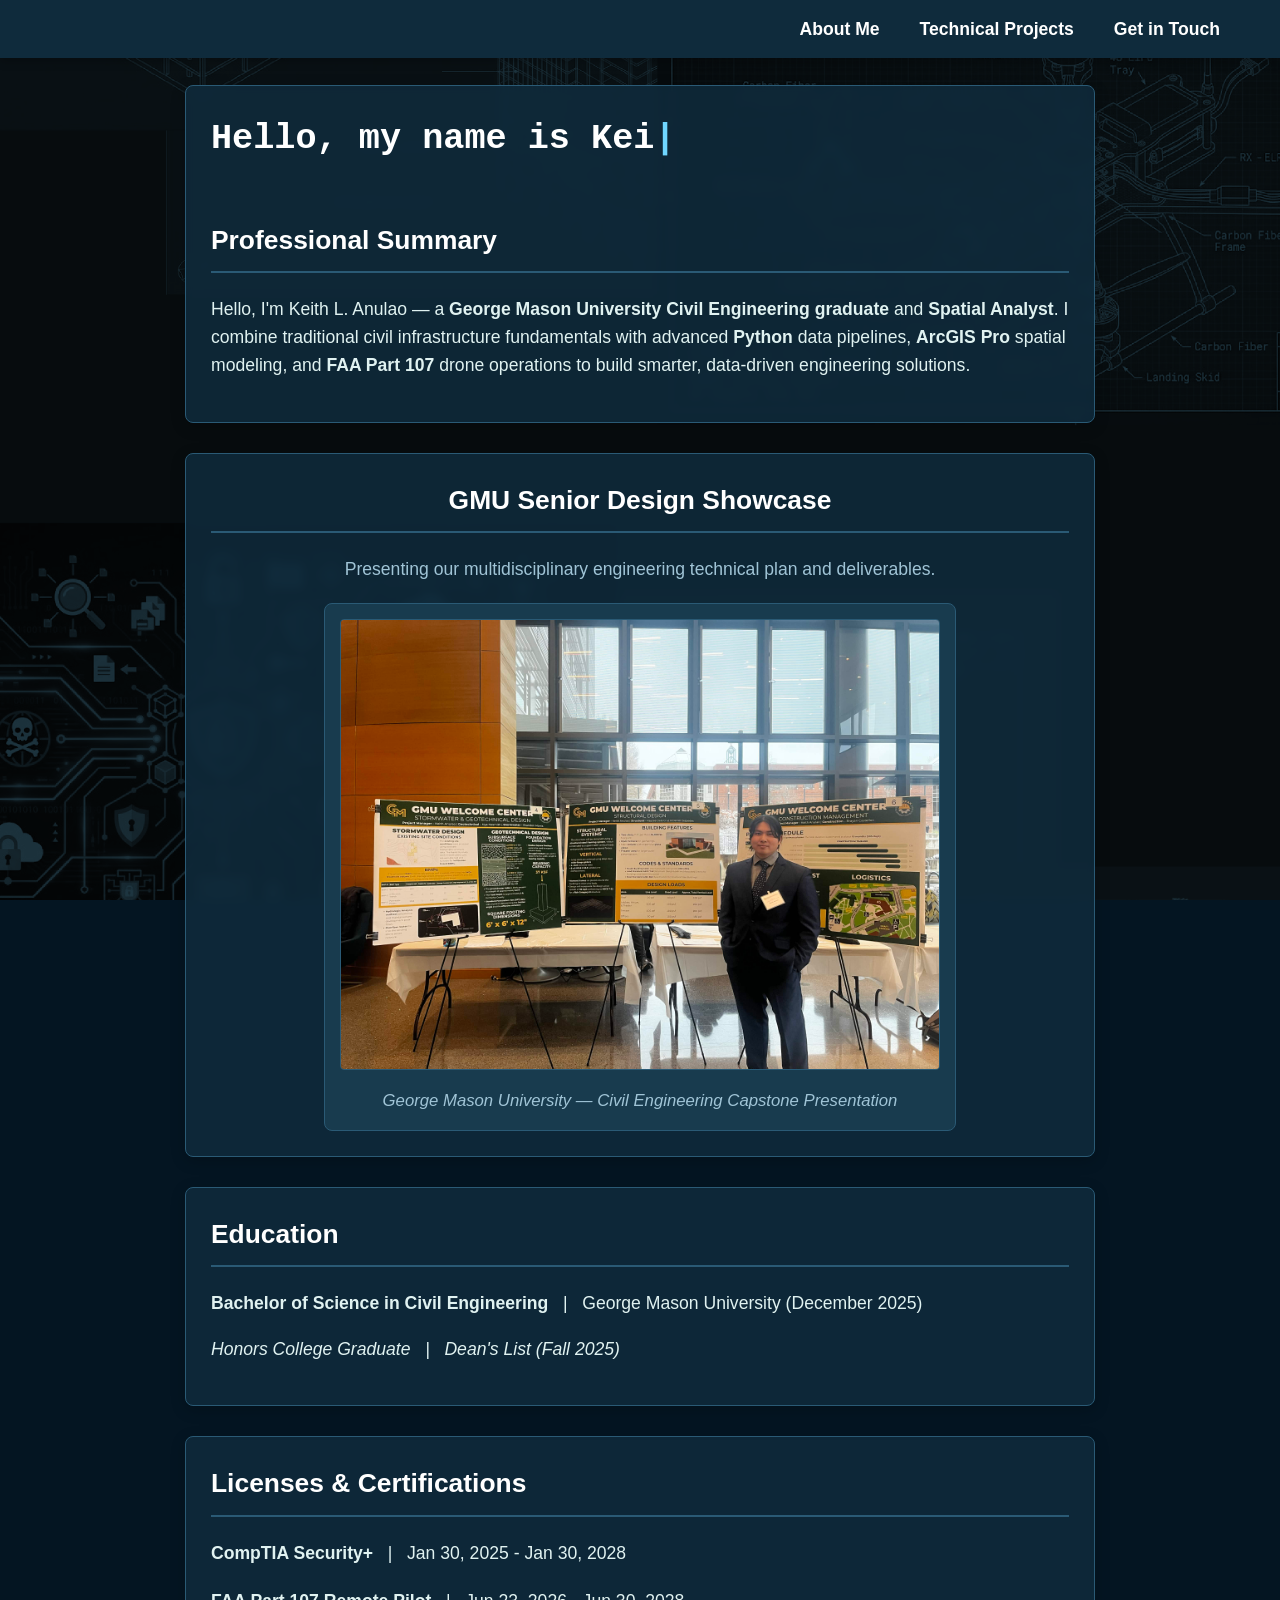
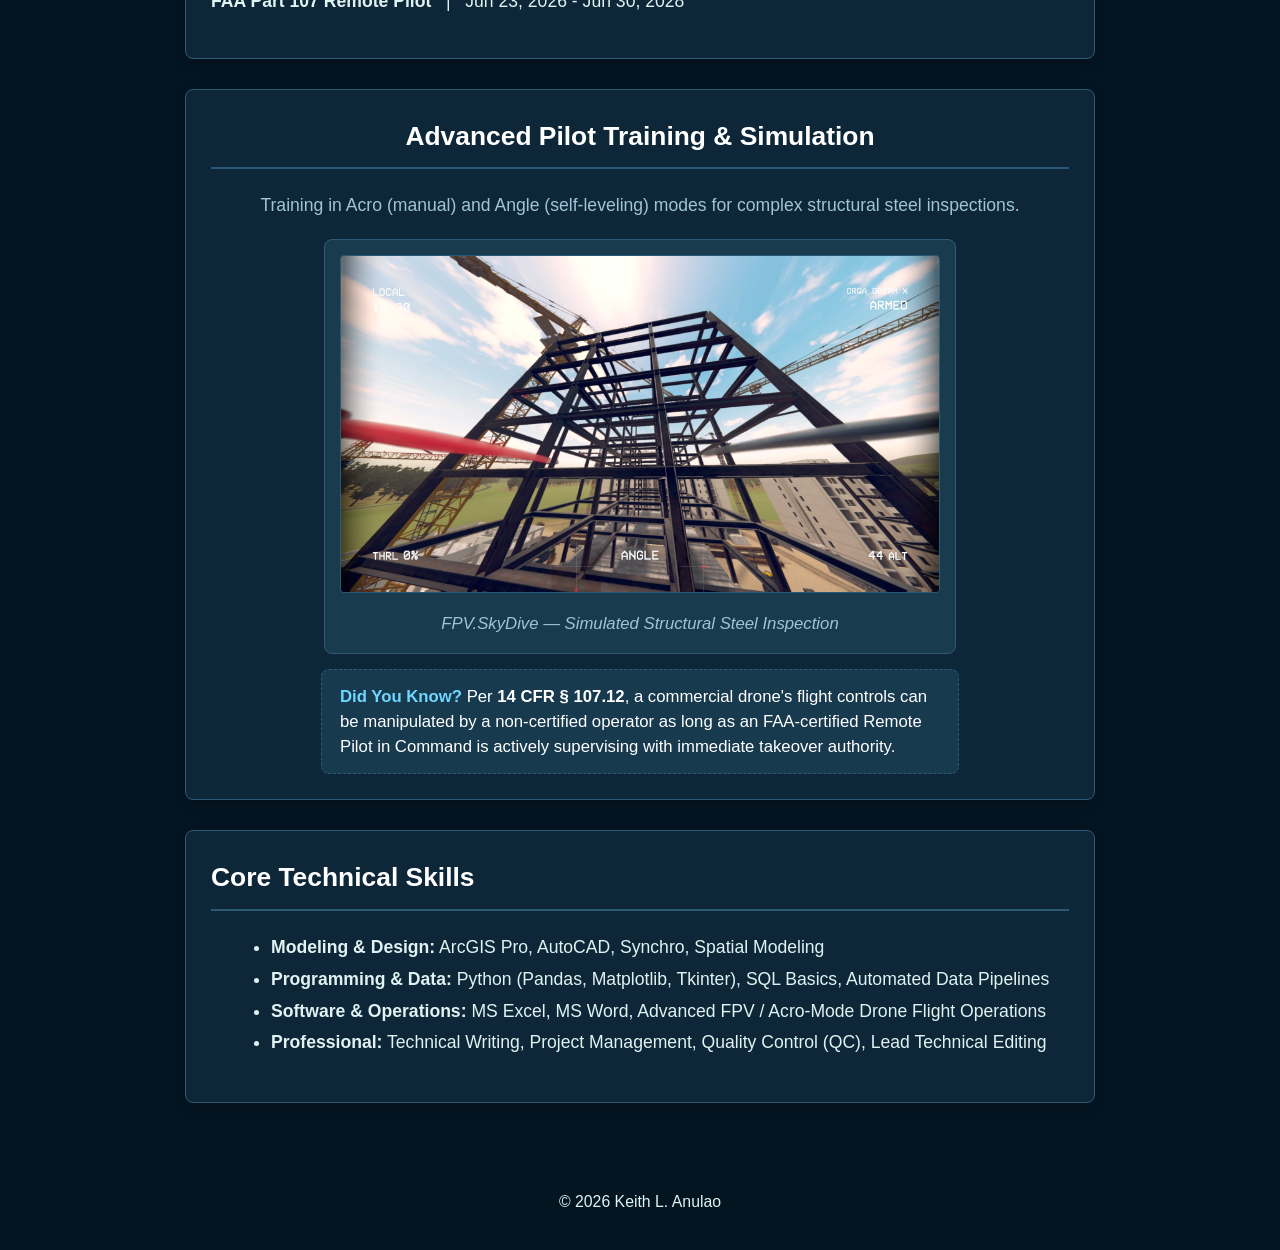
==== index.html @ 2dfd668a "Add files via upload" ====
<!DOCTYPE html>
<html lang="en">
<head>
    <meta charset="UTF-8">
    <meta name="viewport" content="width=device-width, initial-scale=1.0">
    <title>Keith L. Anulao - Civil Engineering & Spatial Analytics Portfolio</title>
    <link rel="stylesheet" href="style.css"> 
    <style>
        /* --- Page Background Layers (Scrolling) --- */
        body {
            position: relative;
            min-height: 100vh;
            background-color: #0f2b3c;
            margin: 0;
            color: #e0f2fe;
            font-family: Arial, sans-serif;
        }

        /* 1. Grayscale Background Image (Absolute position allows it to scroll) */
        .page-bg-image {
            position: fixed;
            top: 0;
            left: 0;
            width: 100%;
            height: 100svh; /* Locks it to the stable mobile viewport height */
            background-image: url('images/about_me_bg.jpg');
            background-size: cover;
            background-position: center;
            filter: grayscale(100%) brightness(0.45);
            z-index: -2;
        }

        /* 2. Vibrant Turquoise Tint Overlay (Absolute position to scroll with page) */
        .page-bg-overlay {
            position: absolute;
            top: 0;
            bottom: 0;
            left: 0;
            right: 0;
            background-color: rgba(14, 82, 115, 0.78);
            mix-blend-mode: multiply;
            z-index: -1;
        }

        /* --- Glassmorphism Content Sections --- */
        main {
            max-width: 950px;
            margin: 40px auto 0 auto;
            padding: 20px;
        }

        section {
            background-color: rgba(15, 43, 60, 0.88);
            border: 1px solid #2a5a75;
            border-radius: 8px;
            padding: 25px;
            margin-bottom: 30px;
            backdrop-filter: blur(5px);
        }

        /* --- Lightbox Modal Styles --- */
        .lightbox-modal {
            display: none; /* Hidden by default */
            position: fixed;
            z-index: 2000;
            left: 0;
            top: 0;
            width: 100%;
            height: 100%;
            background-color: rgba(10, 25, 35, 0.85); /* Deep dark background */
            backdrop-filter: blur(8px); /* Blurs the rest of the page */
            align-items: center;
            justify-content: center;
        }

        .lightbox-content {
            width: auto;
            height: auto;
            max-width: 90vw;   
            max-height: 90vh;  
            object-fit: contain;
            border-radius: 6px;
            box-shadow: 0 10px 35px rgba(0, 0, 0, 0.6);
            border: 2px solid #2a5a75;
            animation: zoomIn 0.25s ease;
        }

        .lightbox-close {
            position: absolute;
            top: 25px;
            right: 35px;
            color: #ffffff;
            font-size: 45px;
            font-weight: bold;
            cursor: pointer;
            transition: color 0.2s ease;
            line-height: 1;
        }

        .lightbox-close:hover {
            color: #70d6ff;
        }

        /* Make thumbnails look clickable */
        .clickable-photo {
            cursor: pointer;
            transition: transform 0.2s ease, box-shadow 0.2s ease;
        }

        .clickable-photo:hover {
            transform: scale(1.01);
            box-shadow: 0 0 15px rgba(112, 214, 255, 0.3);
        }

        @keyframes zoomIn {
            from { transform: scale(0.9); opacity: 0; }
            to { transform: scale(1); opacity: 1; }
        }

        /* --- Mobile Responsive Media Query --- */
        @media screen and (max-width: 768px) {
            main {
                width: 95% !important;
                margin: 90px auto 0 auto !important; /* Lowers the card nicely below the navbar on phones */
                padding: 10px !important;
            }

            /* Scale down massive headers so they don't break phone screens */
            h1 {
                font-size: 1.6rem !important;
            }

            h2 {
                font-size: 1.3rem !important;
            }

            /* Stack metric cards and project galleries in a single column on phones */
            .metric-grid, .gallery-grid, .map-gallery {
                grid-template-columns: 1fr !important;
            }

            /* Prevent typing header from forcing phone widths out */
            #typing-title {
                font-size: 1.3em !important;
                min-height: 4.5rem !important; /* Locks two-line height on mobile */
                white-space: normal !important;
            }
        }
    </style>
</head>
<body>
    <!-- Background Layers (Scrolling) -->
    <div class="page-bg-image"></div>
    <div class="page-bg-overlay"></div>

    <header>
        <nav>
            <ul>
                <li><a href="index.html">About Me</a></li>
                <li><a href="projects.html">Technical Projects</a></li>
                <li><a href="contact.html">Get in Touch</a></li>
            </ul>
        </nav>
    </header>

    <main style="max-width: 950px; margin: 65px auto 0 auto; padding: 20px;">
        <section id="about">
            <div id="typing-title"></div> 
            
            <h2 style="color: #ffffff; margin-top: 0;">Professional Summary</h2>
            <p>Hello, I'm Keith L. Anulao — a <strong>George Mason University Civil Engineering graduate</strong> and <strong>Spatial Analyst</strong>. I combine traditional civil infrastructure fundamentals with advanced <strong>Python</strong> data pipelines, <strong>ArcGIS Pro</strong> spatial modeling, and <strong>FAA Part 107</strong> drone operations to build smarter, data-driven engineering solutions.</p>
        </section>

        <!-- GMU Senior Design Showcase Photo Feature -->
        <section id="senior-design-photo" style="text-align: center;">
            <h2 style="color: #ffffff; margin-top: 0;">GMU Senior Design Showcase</h2>
            <p style="margin-bottom: 20px; text-align: center; color: #a0c4d6;">Presenting our multidisciplinary engineering technical plan and deliverables.</p>
            
            <div style="max-width: 600px; margin: 0 auto; background-color: rgba(26, 61, 82, 0.9); padding: 15px; border-radius: 8px; border: 1px solid #2a5a75;">
                <img src="images/senior_design_showcase.jpg" alt="GMU Senior Design Showcase" class="clickable-photo" style="width: 100%; height: auto; border-radius: 4px; margin-bottom: 10px;">
                <p style="font-size: 0.95em; color: #a0c4d6; font-style: italic; margin: 0; text-align: center;">George Mason University — Civil Engineering Capstone Presentation</p>
            </div>
        </section>

        <section id="education">
            <h2 style="color: #ffffff; margin-top: 0;">Education</h2>
            <p><strong>Bachelor of Science in Civil Engineering</strong>&nbsp;&nbsp;&nbsp;|&nbsp;&nbsp;&nbsp;George Mason University (December 2025)</p>
            <p><em>Honors College Graduate&nbsp;&nbsp;&nbsp;|&nbsp;&nbsp;&nbsp;Dean's List (Fall 2025)</em></p>
        </section>

        <section id="certifications">
            <h2 style="color: #ffffff; margin-top: 0;">Licenses & Certifications</h2>
            
            <div style="margin-bottom: 20px;">
                <p><strong>CompTIA Security+</strong>&nbsp;&nbsp;&nbsp;|&nbsp;&nbsp;&nbsp;Jan 30, 2025 - Jan 30, 2028</p>
                <ul style="list-style-type: disc; text-align: left; margin-left: 20px;">
                </ul>
            </div>

            <div>
                <p><strong>FAA Part 107 Remote Pilot</strong>&nbsp;&nbsp;&nbsp;|&nbsp;&nbsp;&nbsp;Jun 23, 2026 - Jun 30, 2028</p>
                <ul style="list-style-type: disc; text-align: left; margin-left: 20px;">
                </ul>
            </div>
        </section>

        <!-- FPV Simulator Training Feature with Regulatory Callout -->
        <section id="fpv-simulation-photo" style="text-align: center;">
            <h2 style="color: #ffffff; margin-top: 0;">Advanced Pilot Training & Simulation</h2>
            <p style="margin-bottom: 20px; text-align: center; color: #a0c4d6;">Training in Acro (manual) and Angle (self-leveling) modes for complex structural steel inspections.</p>
            
            <div style="max-width: 600px; margin: 0 auto 15px auto; background-color: rgba(26, 61, 82, 0.9); padding: 15px; border-radius: 8px; border: 1px solid #2a5a75;">
                <img src="images/fpv_simulation.jpg" alt="FPV.SkyDive Simulated Flight Inspection" class="clickable-photo" style="width: 100%; height: auto; border-radius: 4px; margin-bottom: 10px;">
                <p style="font-size: 0.95em; color: #a0c4d6; font-style: italic; margin: 0; text-align: center;">FPV.SkyDive — Simulated Structural Steel Inspection</p>
            </div>

            <!-- Regulatory Insight Callout Box -->
            <div style="max-width: 600px; margin: 0 auto; background-color: rgba(26, 61, 82, 0.9); padding: 14px 18px; border-radius: 8px; border: 1px dashed #2a5a75; text-align: left;">
                <p style="font-size: 0.95em; color: #ffffff; margin: 0; line-height: 1.5;">
                    <strong style="color: #70d6ff;">Did You Know?</strong> Per <strong>14 CFR § 107.12</strong>, a commercial drone's flight controls can be manipulated by a non-certified operator as long as an FAA-certified Remote Pilot in Command is actively supervising with immediate takeover authority.
                </p>
            </div>
        </section>

        <section id="skills">
            <h2 style="color: #ffffff; margin-top: 0;">Core Technical Skills</h2>
            <ul style="list-style-type: disc; text-align: left; margin-left: 20px; line-height: 1.8;">
                <li><strong>Modeling & Design:</strong> ArcGIS Pro, AutoCAD, Synchro, Spatial Modeling</li>
                <li><strong>Programming & Data:</strong> Python (Pandas, Matplotlib, Tkinter), SQL Basics, Automated Data Pipelines</li>
                <li><strong>Software & Operations:</strong> MS Excel, MS Word, Advanced FPV / Acro-Mode Drone Flight Operations</li>
                <li><strong>Professional:</strong> Technical Writing, Project Management, Quality Control (QC), Lead Technical Editing</li>
            </ul>
        </section>
    </main>

    <!-- --- Lightbox Modal Structure --- -->
    <div id="lightboxModal" class="lightbox-modal">
        <span class="lightbox-close">&times;</span>
        <img class="lightbox-content" id="lightboxImg" alt="Enlarged Preview">
    </div>
    <!-- --------------------------------- -->

    <footer>
        <p>&copy; 2026 Keith L. Anulao</p>
    </footer>

    <script src="script.js"></script> 
    <script>
        // Smooth scrolling functionality
        document.querySelectorAll('a[href^="#"]').forEach(anchor => {
            anchor.addEventListener('click', function (e) {
                e.preventDefault(); 

                const targetID = this.getAttribute('href');
                const targetElement = document.querySelector(targetID);

                if (targetElement) {
                    window.scrollTo({
                        top: targetElement.offsetTop - 80,
                        behavior: 'smooth' 
                    });
                }
            });
        });

        // --- Lightbox Modal Interactive Script ---
        const modal = document.getElementById('lightboxModal');
        const modalImg = document.getElementById('lightboxImg');
        const closeBtn = document.getElementsByClassName('lightbox-close')[0];
        const clickablePhotos = document.querySelectorAll('.clickable-photo');

        clickablePhotos.forEach(photo => {
            photo.onclick = function() {
                modal.style.display = "flex";
                modalImg.src = this.src;
            }
        });

        closeBtn.onclick = function() {
            modal.style.display = "none";
        }

        modal.onclick = function(event) {
            if (event.target === modal) {
                modal.style.display = "none";
            }
        }

        document.addEventListener('keydown', function(event) {
            if (event.key === "Escape") {
                modal.style.display = "none";
            }
        });
    </script>
</body>
</html>
---- style.css ----
/* --- Global Styles --- */
html, body {
    width: 100%;
    overflow-x: hidden; /* Prevents side-scrolling on mobile/split-screens */
    margin: 0;
    padding: 0;
    box-sizing: border-box;
}

body {
    background-color: #1a3d52;
    color: #ffffff;
    font-family: Arial, Helvetica, sans-serif;
    text-align: center;
    display: flex;
    flex-direction: column;
    min-height: 100vh;
    font-size: 1.1em;
    line-height: 1.6;
}

/* --- Fixed Top Navigation Header --- */
header {
    position: fixed;
    top: 0;
    left: 0;
    width: 100%;
    background-color: #0f2b3c; /* Darker blue-leaning turquoise top bar */
    padding: 15px 0;
    z-index: 1000;
    box-shadow: 0 2px 10px rgba(0, 0, 0, 0.3);
}

nav ul {
    list-style: none;
    margin: 0;
    padding: 0 40px;
    display: flex;
    justify-content: flex-end;
}

nav li {
    margin: 0 20px;
}

nav a {
    color: #ffffff; /* White navigation links */
    text-decoration: none;
    font-weight: bold;
    transition: color 0.3s ease;
}

nav a:hover {
    color: #70d6ff; /* Soft cyan accent highlight on hover */
}

/* --- Main Layout Container --- */
main {
    flex-grow: 1;
    padding-top: 100px;
    text-align: left;
    max-width: 900px;
    margin: 0 auto;
    width: 90%; /* Changed from 100% to 90% so it breathes on mobile */
    box-sizing: border-box;
}

section {
    margin-bottom: 50px;
    background-color: rgba(15, 43, 60, 0.5); /* Semi-transparent dark cards for section depth */
    padding: 30px;
    border-radius: 8px;
    box-shadow: 0 4px 15px rgba(0, 0, 0, 0.2);
}

h1, h2, h3 {
    color: #ffffff;
    margin-top: 0;
    border-bottom: 2px solid #2a5a75;
    padding-bottom: 10px;
}

p, li {
    color: #e0f2f1; /* Off-white teal tint for soft body readability */
}

a {
    color: #70d6ff;
}

/* --- Technical Projects Grid --- */
.gallery-grid {
    display: grid;
    grid-template-columns: repeat(auto-fit, minmax(350px, 1fr));
    grid-gap: 25px;
    justify-content: center;
}

.gallery-item {
    text-align: left;
    background-color: #0f2b3c;
    padding: 20px;
    border-radius: 6px;
    border: 1px solid #2a5a75;
}

img {
    max-width: 100%;
    height: auto;
    border-radius: 4px;
    margin-bottom: 15px;
    border: 1px solid #2a5a75;
    box-sizing: border-box;
}

/* --- Typing Animation Styles --- */
#typing-title {
    font-family: 'Courier New', monospace;
    font-weight: bold;
    font-size: 2em;
    color: #ffffff;
    margin-bottom: 20px;
    min-height: 5.5rem; /* Locks the height to permanently accommodate two lines of text */
}

.blinking-cursor {
    animation: blink-caret 0.75s step-end infinite;
    color: #70d6ff;
}

@keyframes blink-caret {
    from, to { opacity: 0; }
    50% { opacity: 1; }
}

/* --- Footer --- */
footer {
    margin-top: auto;
    padding: 20px 0;
    color: #a0c4d6;
    font-size: 0.9em;
}

/* --- Contact Page Wireframe Background Integration --- */
body.contact-wireframe-bg {
    background-color: #1a3d52; /* Your base turquoise background */
    background-image: url('images/wireframe-overlay.png'); /* Replace with your actual saved PNG filename */
    background-repeat: no-repeat;
    background-position: center center;
    background-size: cover;
    background-attachment: fixed;
}

/* Ensures the contact text box has a solid enough backdrop to remain completely readable over the lines */
body.contact-wireframe-bg #contact {
    background-color: rgba(15, 43, 60, 0.92); /* 92% opaque dark turquoise card */
    border: 1px solid #2a5a75;
    box-shadow: 0 8px 25px rgba(0, 0, 0, 0.4);
}
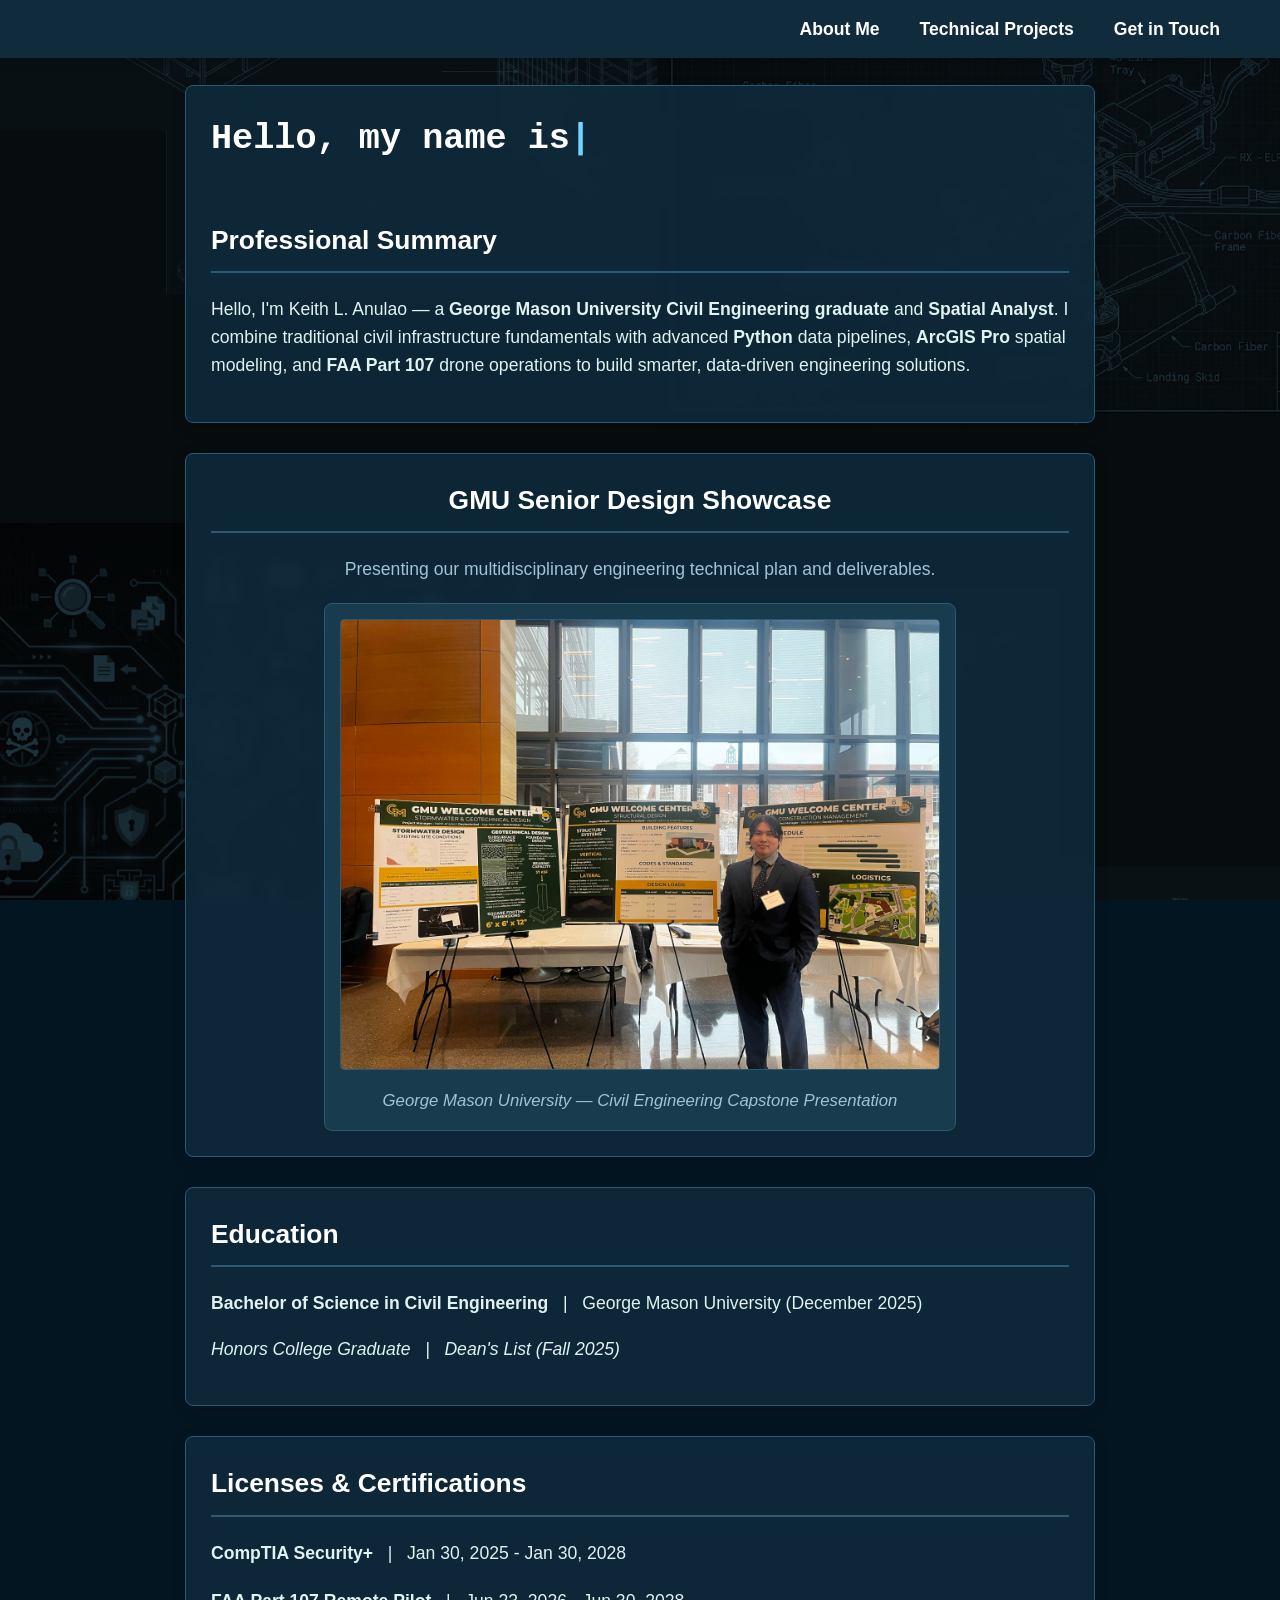
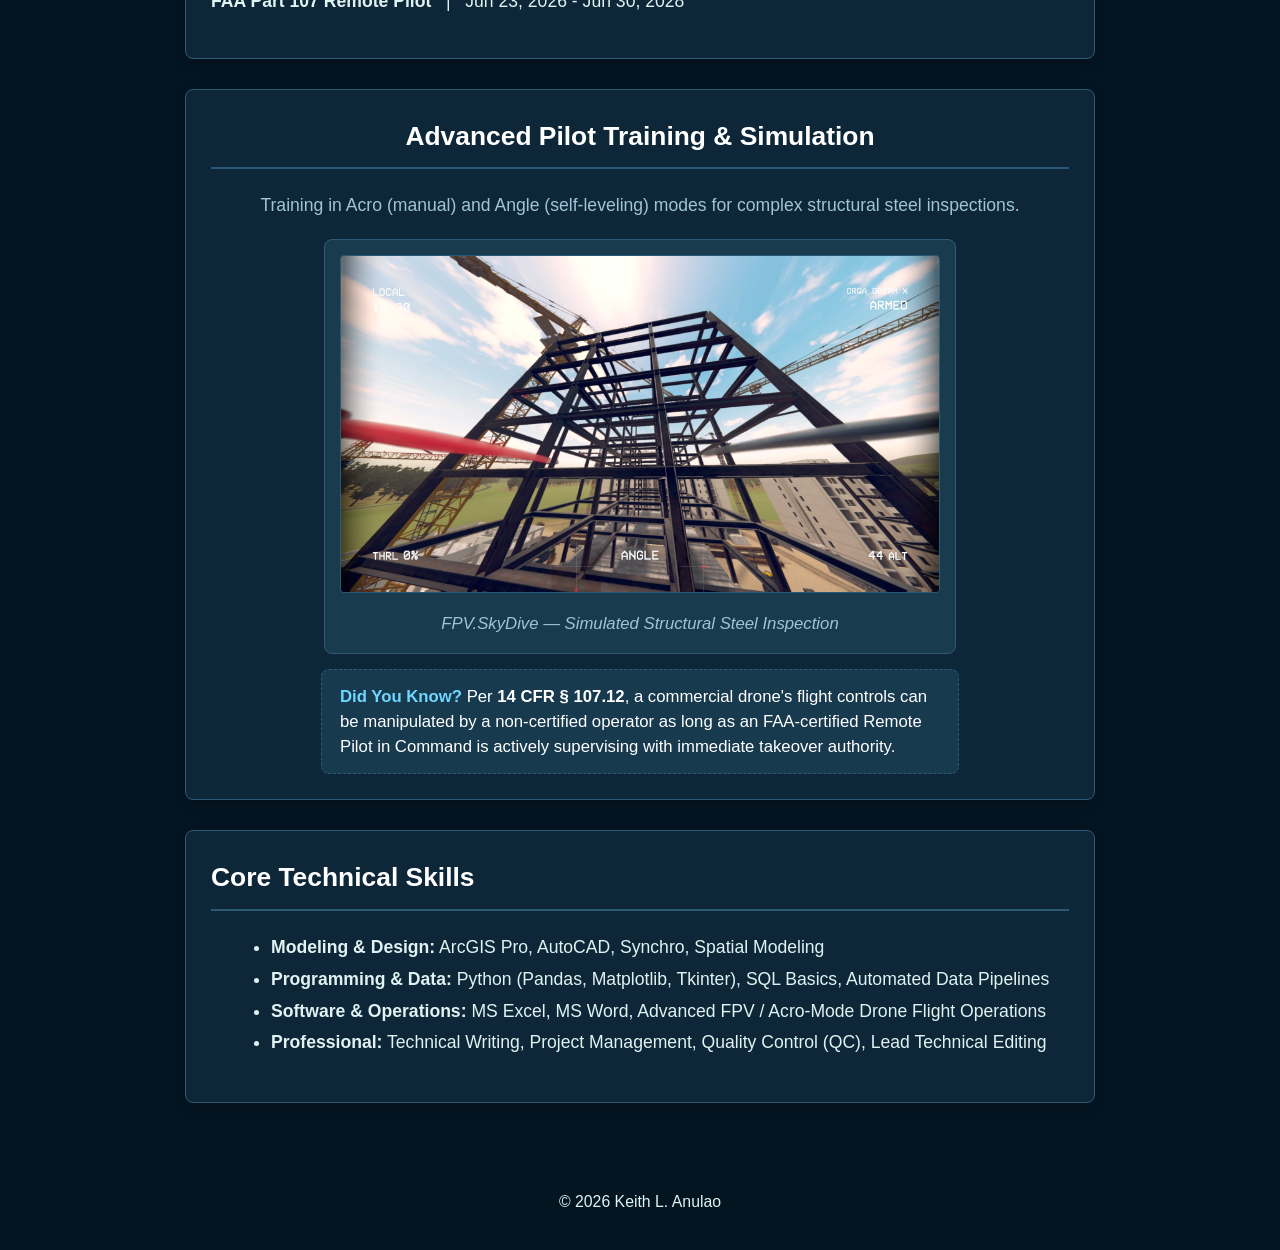
==== commit 66e28ee1: "Update index.html" ====
--- a/index.html
+++ b/index.html
@@ -18,7 +18,7 @@
 
         /* 1. Grayscale Background Image (Absolute position allows it to scroll) */
         .page-bg-image {
-            position: fixed;
+            position: absolute;
             top: 0;
             left: 0;
             width: 100%;
@@ -293,4 +293,4 @@
         });
     </script>
 </body>
-</html>+</html>
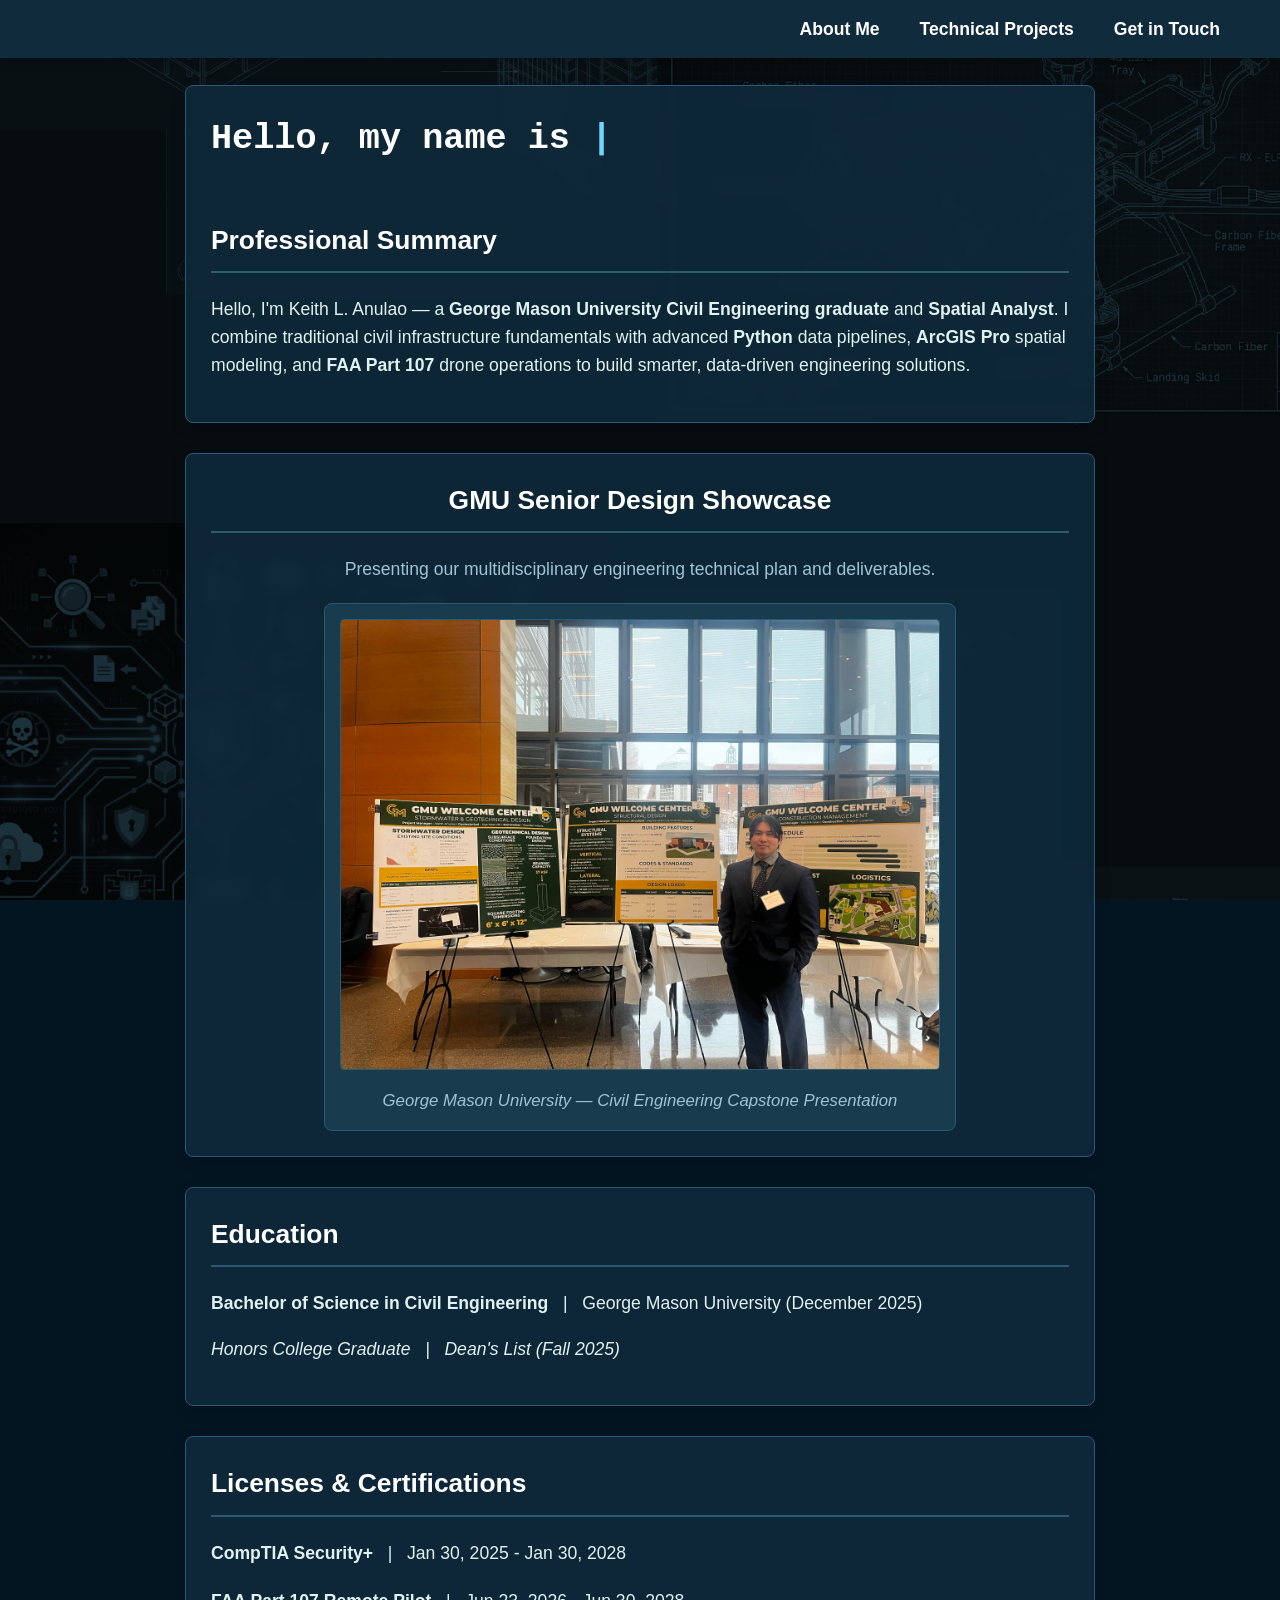
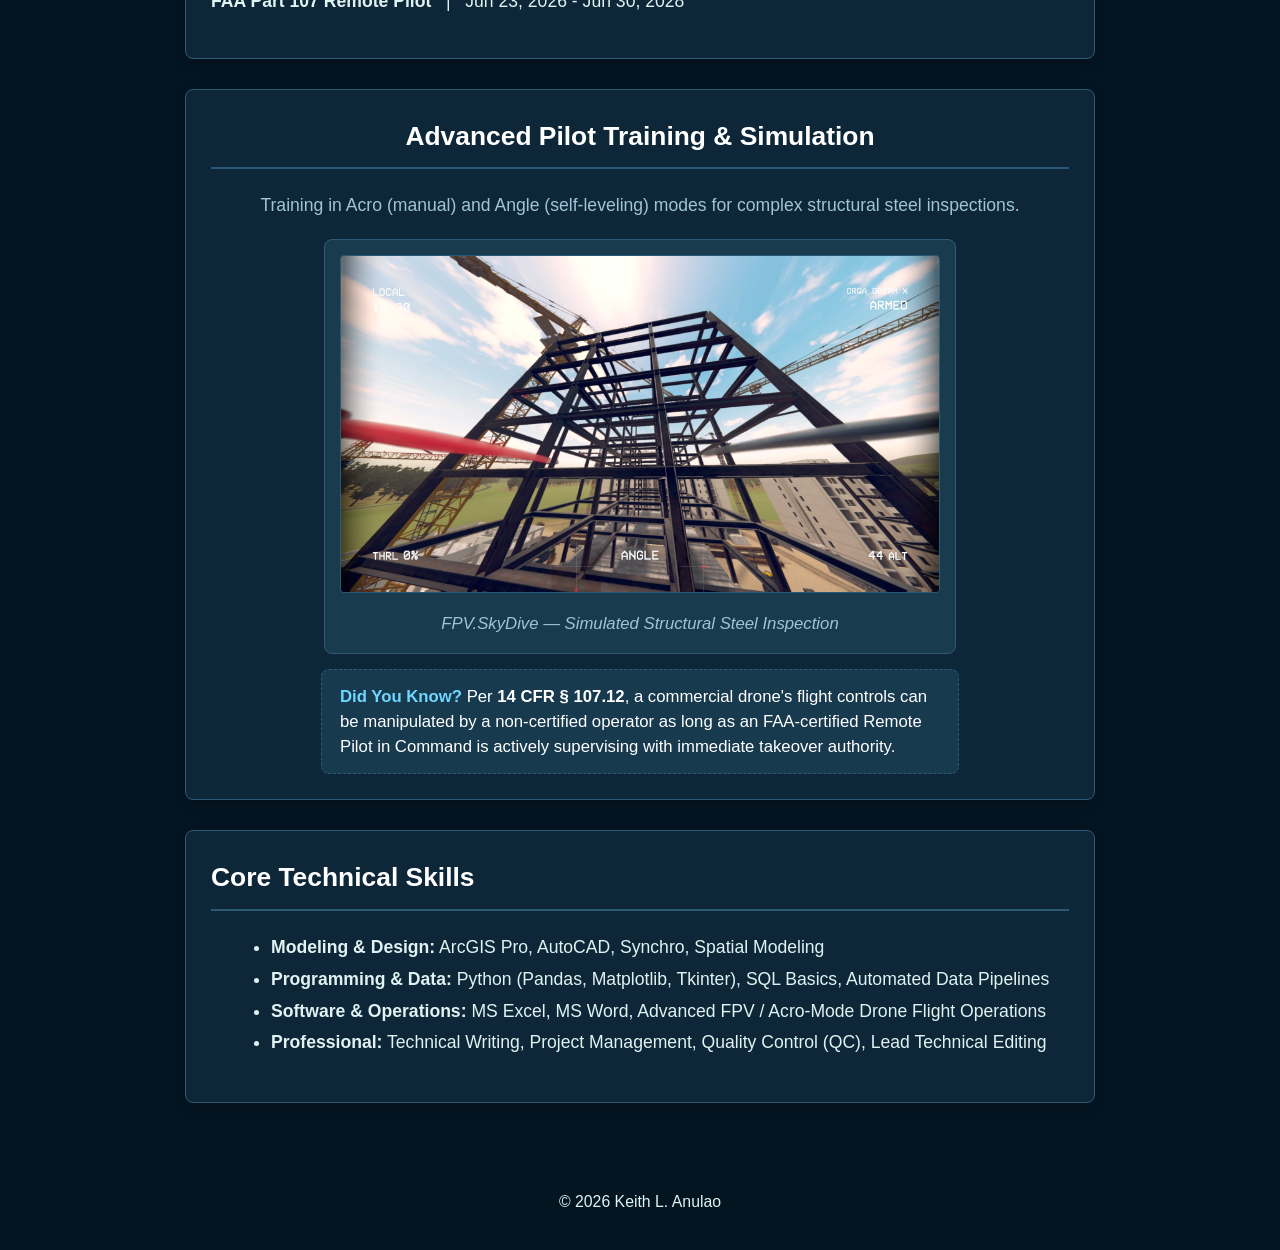
==== commit e5de5866: "Update index.html" ====
--- a/index.html
+++ b/index.html
@@ -20,7 +20,9 @@
         .page-bg-image {
             position: absolute;
             top: 0;
+            bottom: 0;
             left: 0;
+            right: 0;
             width: 100%;
             height: 100svh; /* Locks it to the stable mobile viewport height */
             background-image: url('images/about_me_bg.jpg');
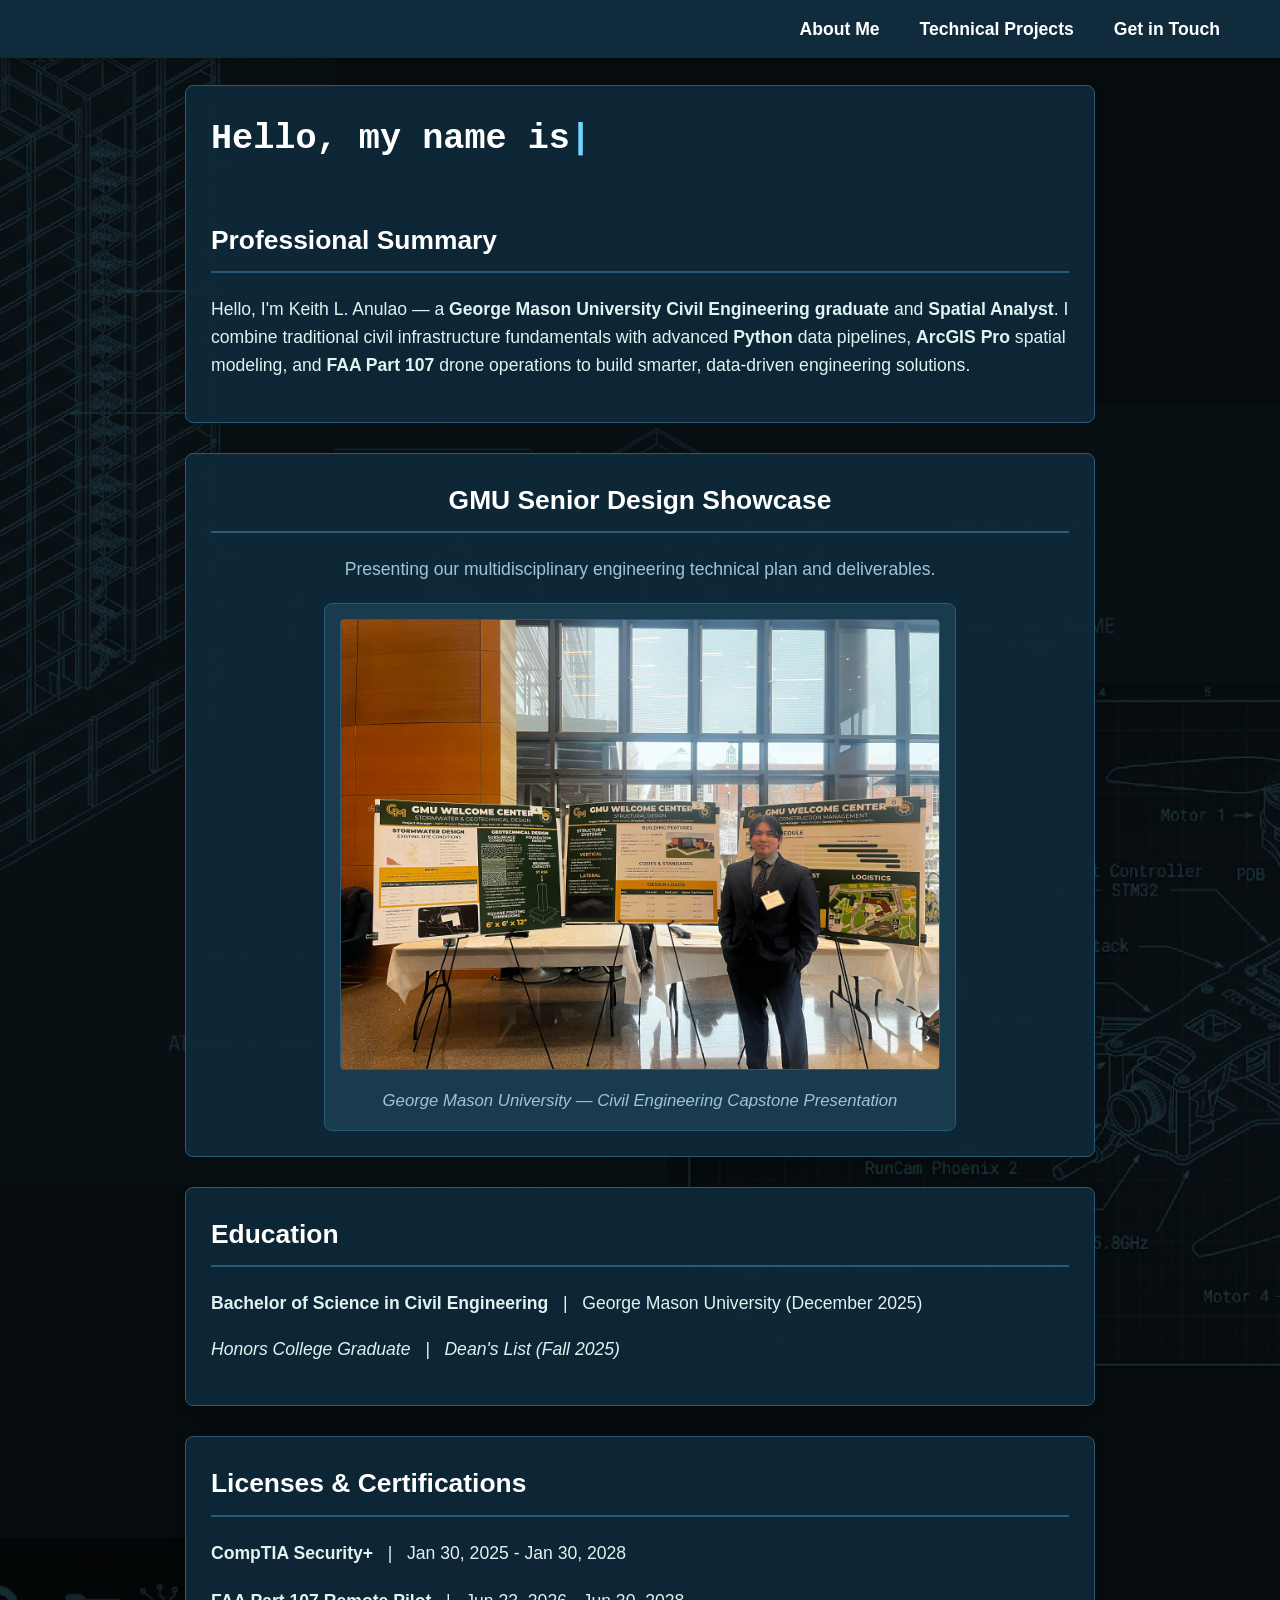
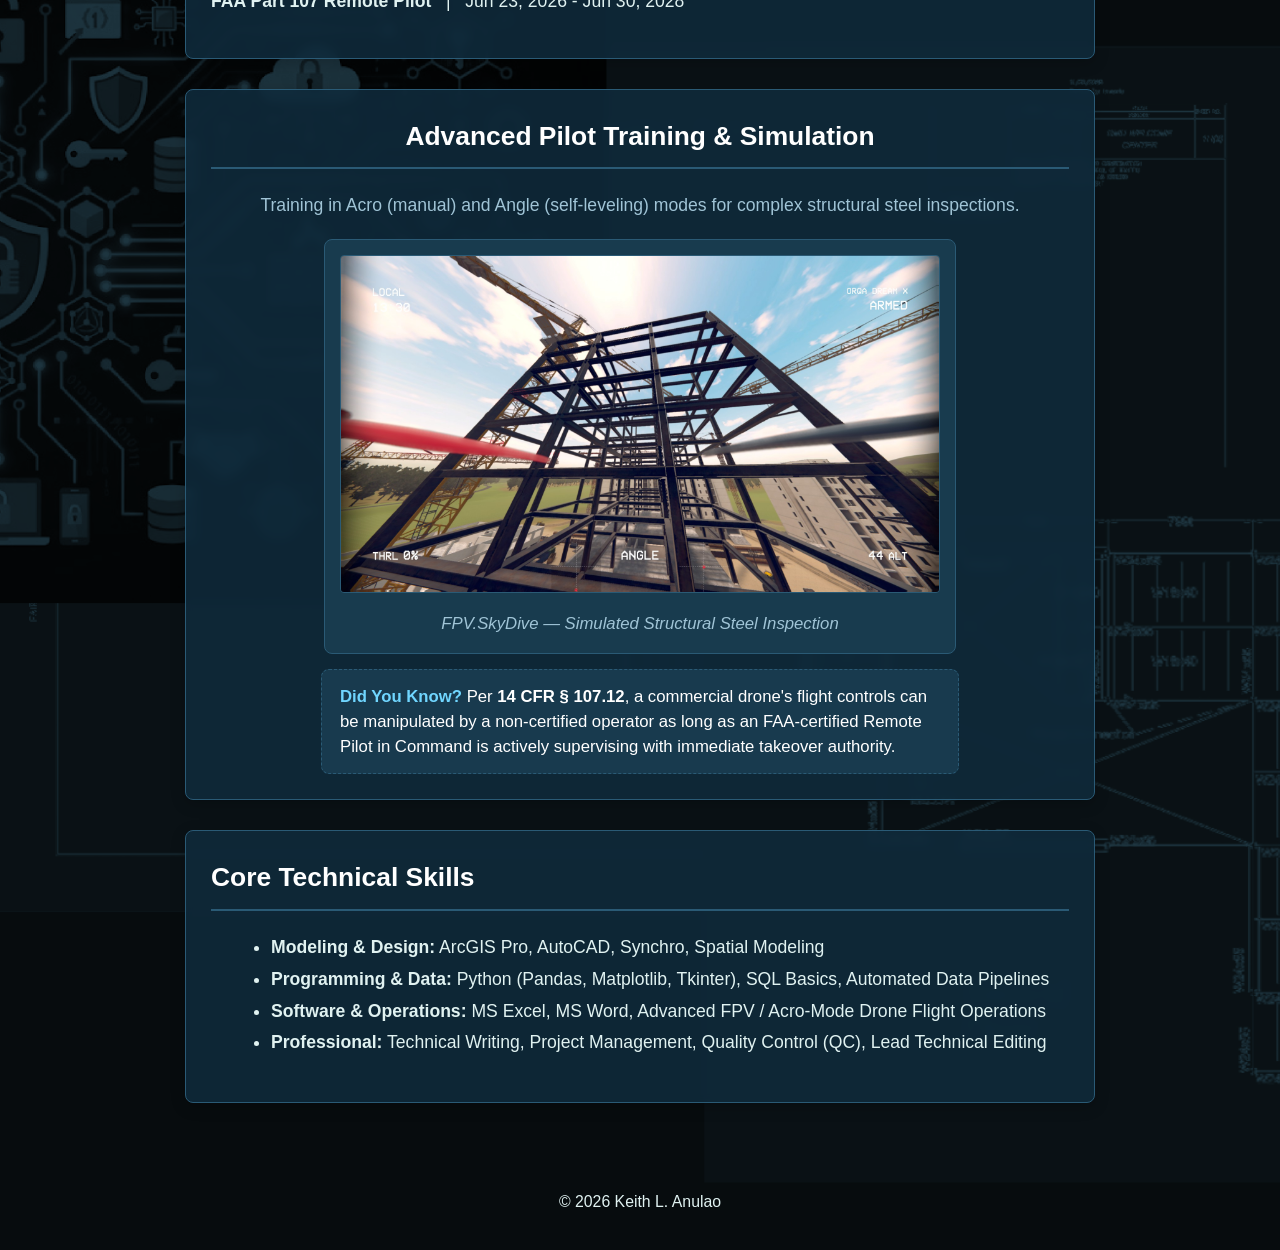
==== commit 6c100739: "Update index.html" ====
--- a/index.html
+++ b/index.html
@@ -16,15 +16,13 @@
             font-family: Arial, sans-serif;
         }
 
-        /* 1. Grayscale Background Image (Absolute position allows it to scroll) */
+        /* 1. Grayscale Background Image (Scrolls with the full page length) */
         .page-bg-image {
             position: absolute;
             top: 0;
-            bottom: 0;
             left: 0;
-            right: 0;
             width: 100%;
-            height: 100svh; /* Locks it to the stable mobile viewport height */
+            height: 100%; /* Stretches to cover the entire document height */
             background-image: url('images/about_me_bg.jpg');
             background-size: cover;
             background-position: center;
@@ -32,13 +30,13 @@
             z-index: -2;
         }
 
-        /* 2. Vibrant Turquoise Tint Overlay (Absolute position to scroll with page) */
+        /* 2. Vibrant Turquoise Tint Overlay (Scrolls with the full page length) */
         .page-bg-overlay {
             position: absolute;
             top: 0;
-            bottom: 0;
             left: 0;
-            right: 0;
+            width: 100%;
+            height: 100%; /* Stretches to cover the entire document height */
             background-color: rgba(14, 82, 115, 0.78);
             mix-blend-mode: multiply;
             z-index: -1;
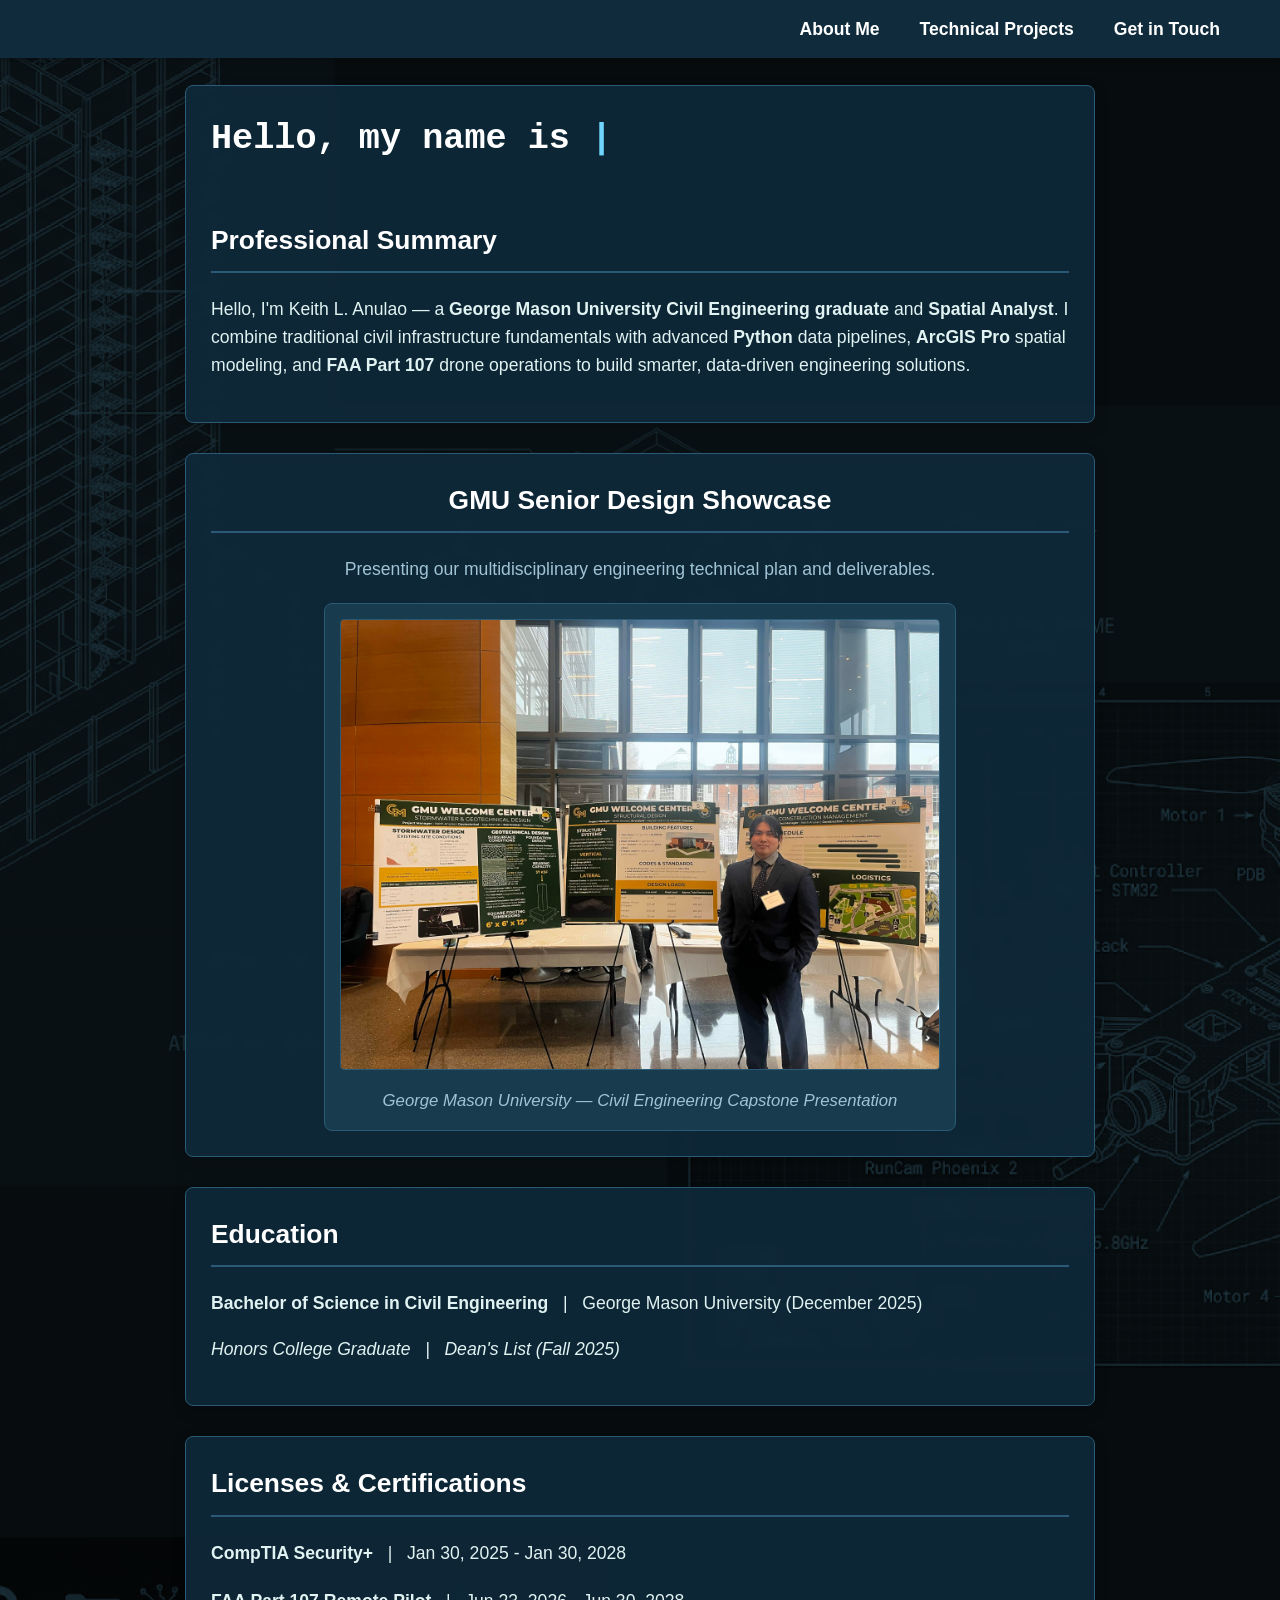
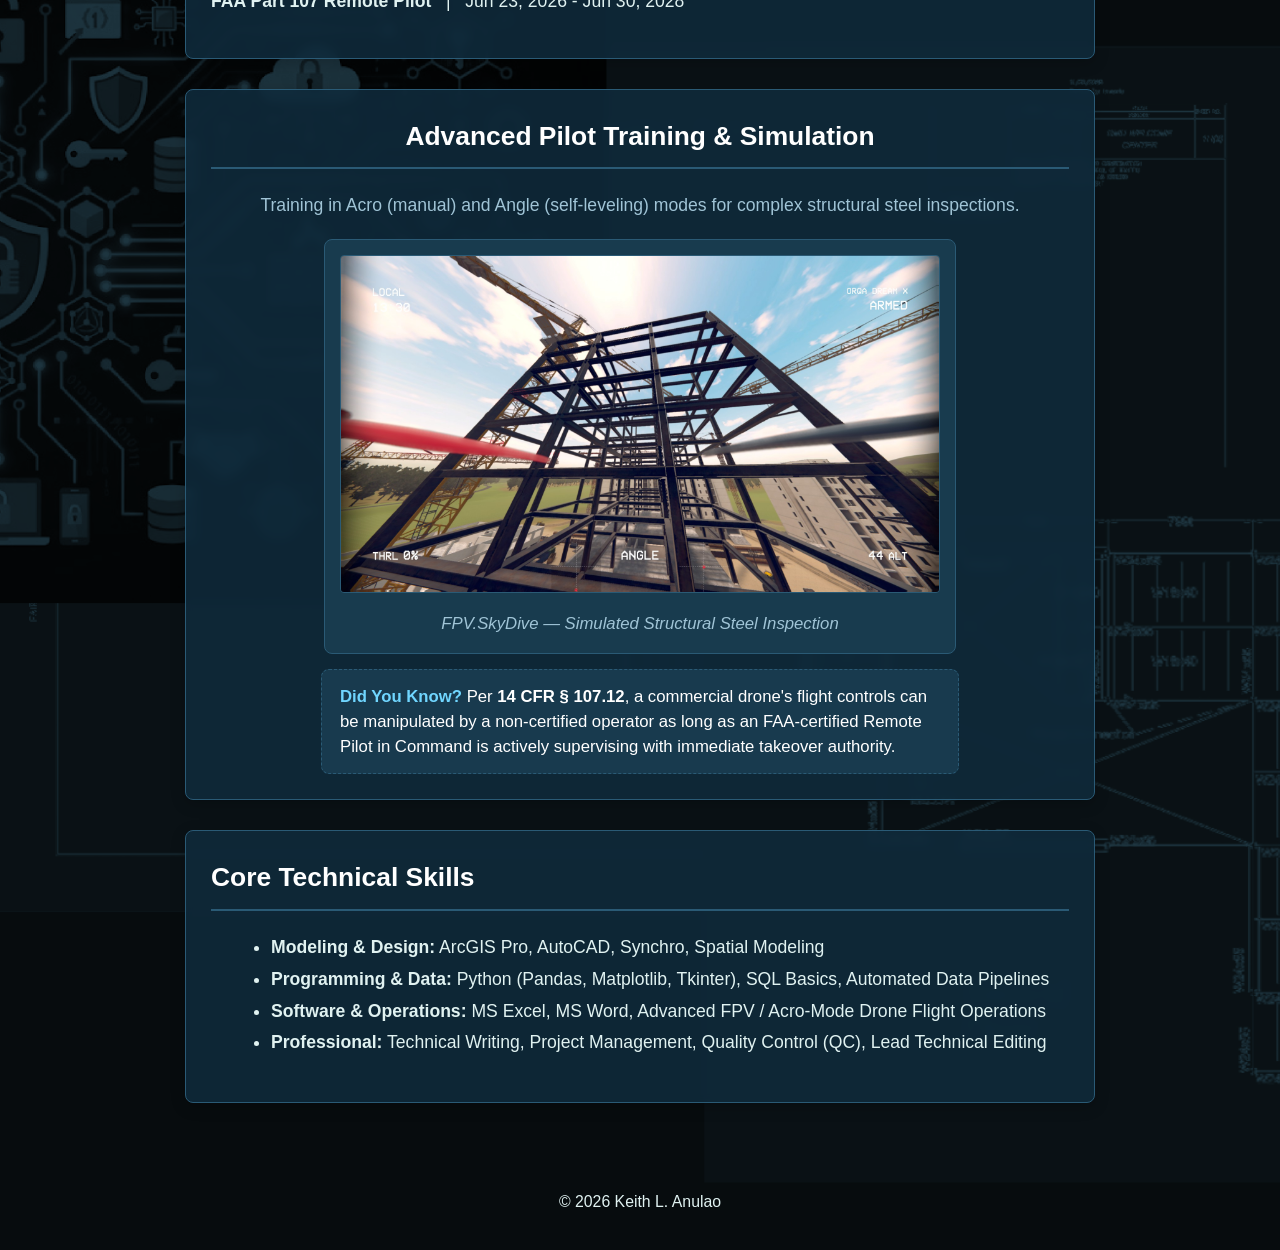
==== commit e5d41a4b: "Update index.html" ====
--- a/index.html
+++ b/index.html
@@ -9,7 +9,7 @@
         /* --- Page Background Layers (Scrolling) --- */
         body {
             position: relative;
-            min-height: 100vh;
+            min-height: 100%;
             background-color: #0f2b3c;
             margin: 0;
             color: #e0f2fe;
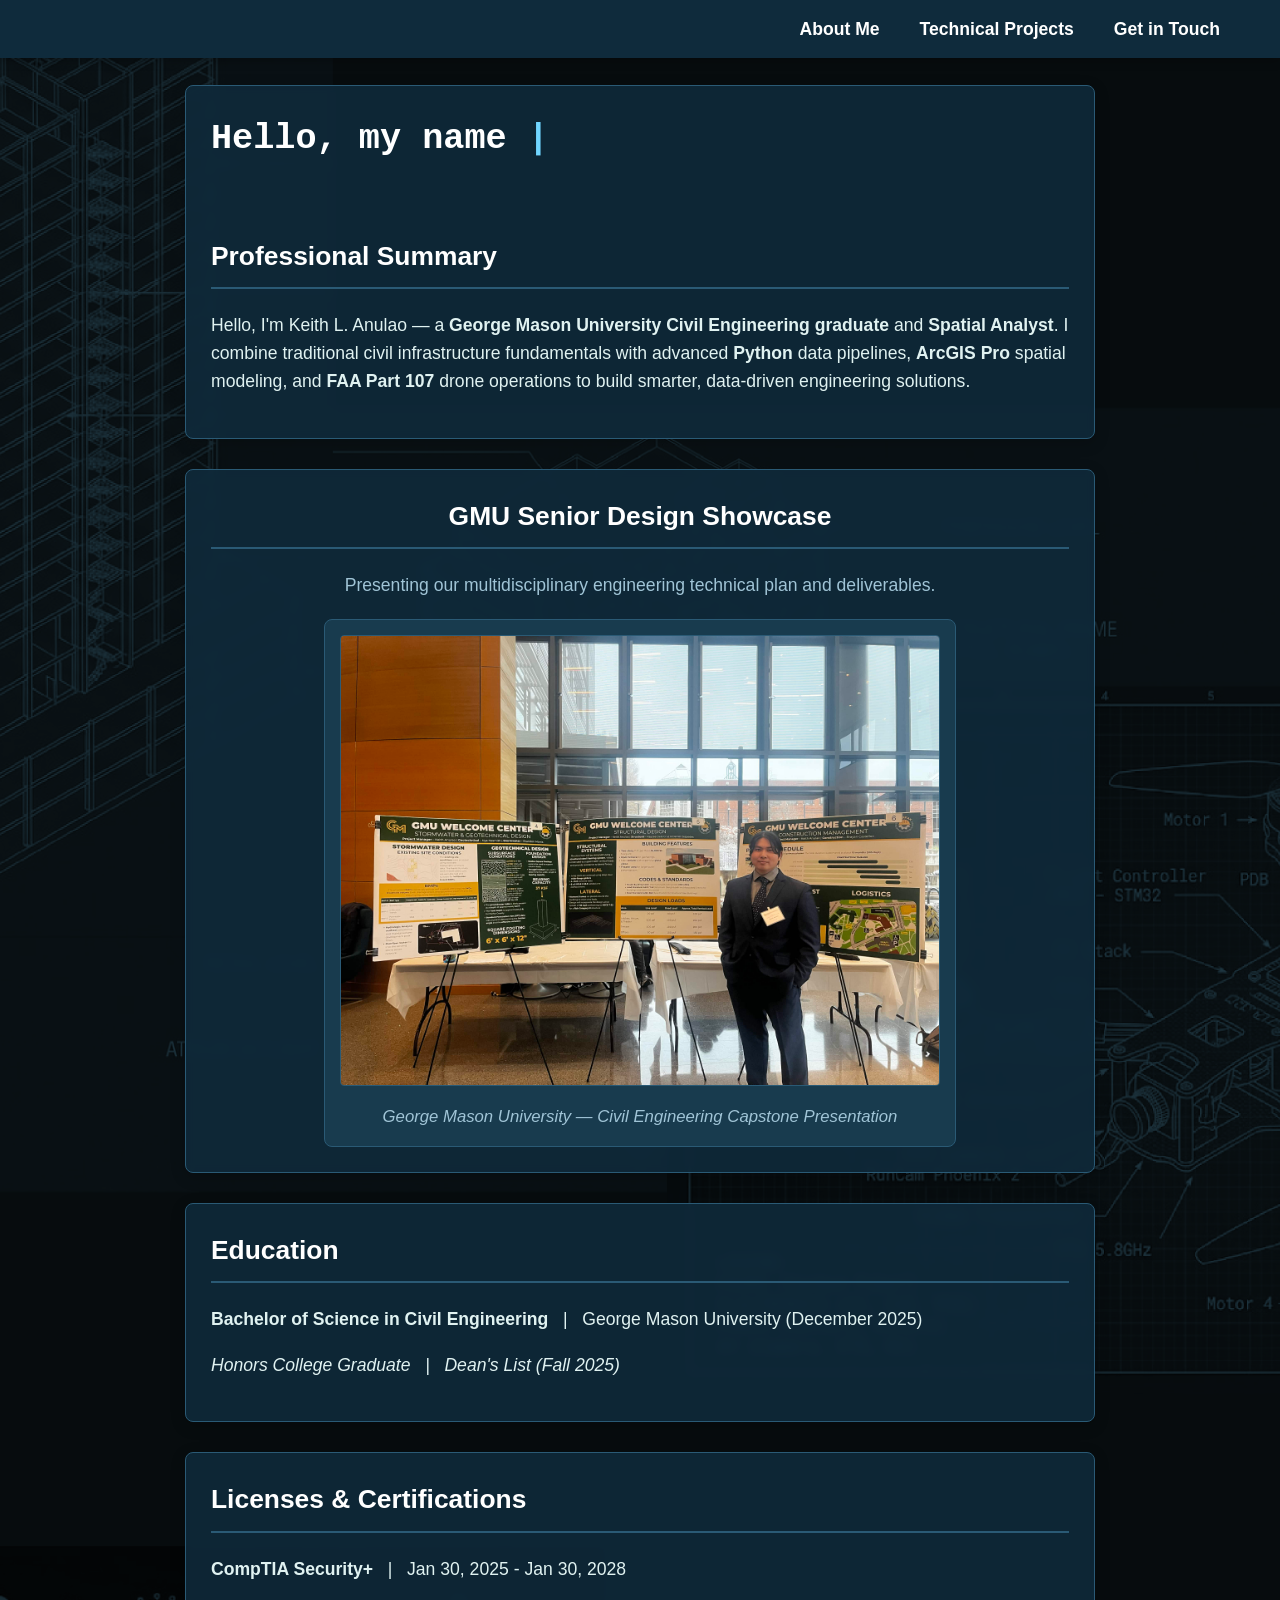
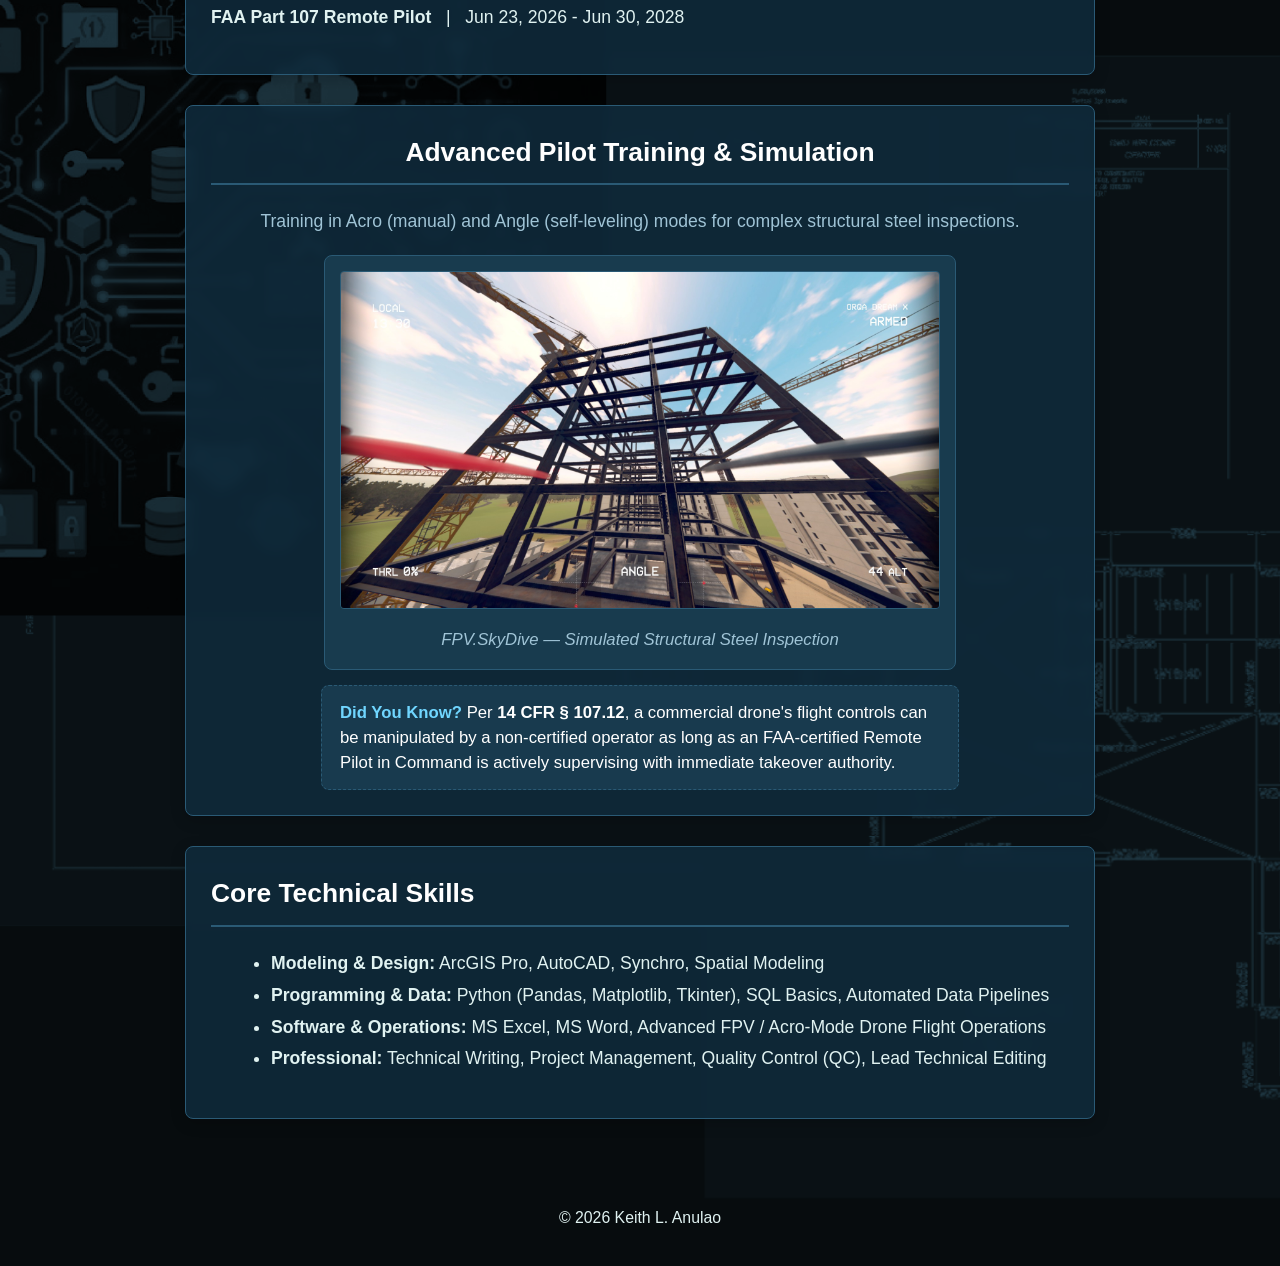
==== commit 9adc5e34: "Add files via upload" ====
--- a/index.html
+++ b/index.html
@@ -142,7 +142,7 @@
             /* Prevent typing header from forcing phone widths out */
             #typing-title {
                 font-size: 1.3em !important;
-                min-height: 4.5rem !important; /* Locks two-line height on mobile */
+                min-height: 5.5rem !important; /* Locks two-line height on mobile */
                 white-space: normal !important;
             }
         }
@@ -293,4 +293,4 @@
         });
     </script>
 </body>
-</html>
+</html>
--- a/style.css
+++ b/style.css
@@ -120,7 +120,7 @@
     font-size: 2em;
     color: #ffffff;
     margin-bottom: 20px;
-    min-height: 5.5rem; /* Locks the height to permanently accommodate two lines of text */
+    min-height: 6.5rem; /* Locks the height to permanently accommodate two lines of text */
 }
 
 .blinking-cursor {
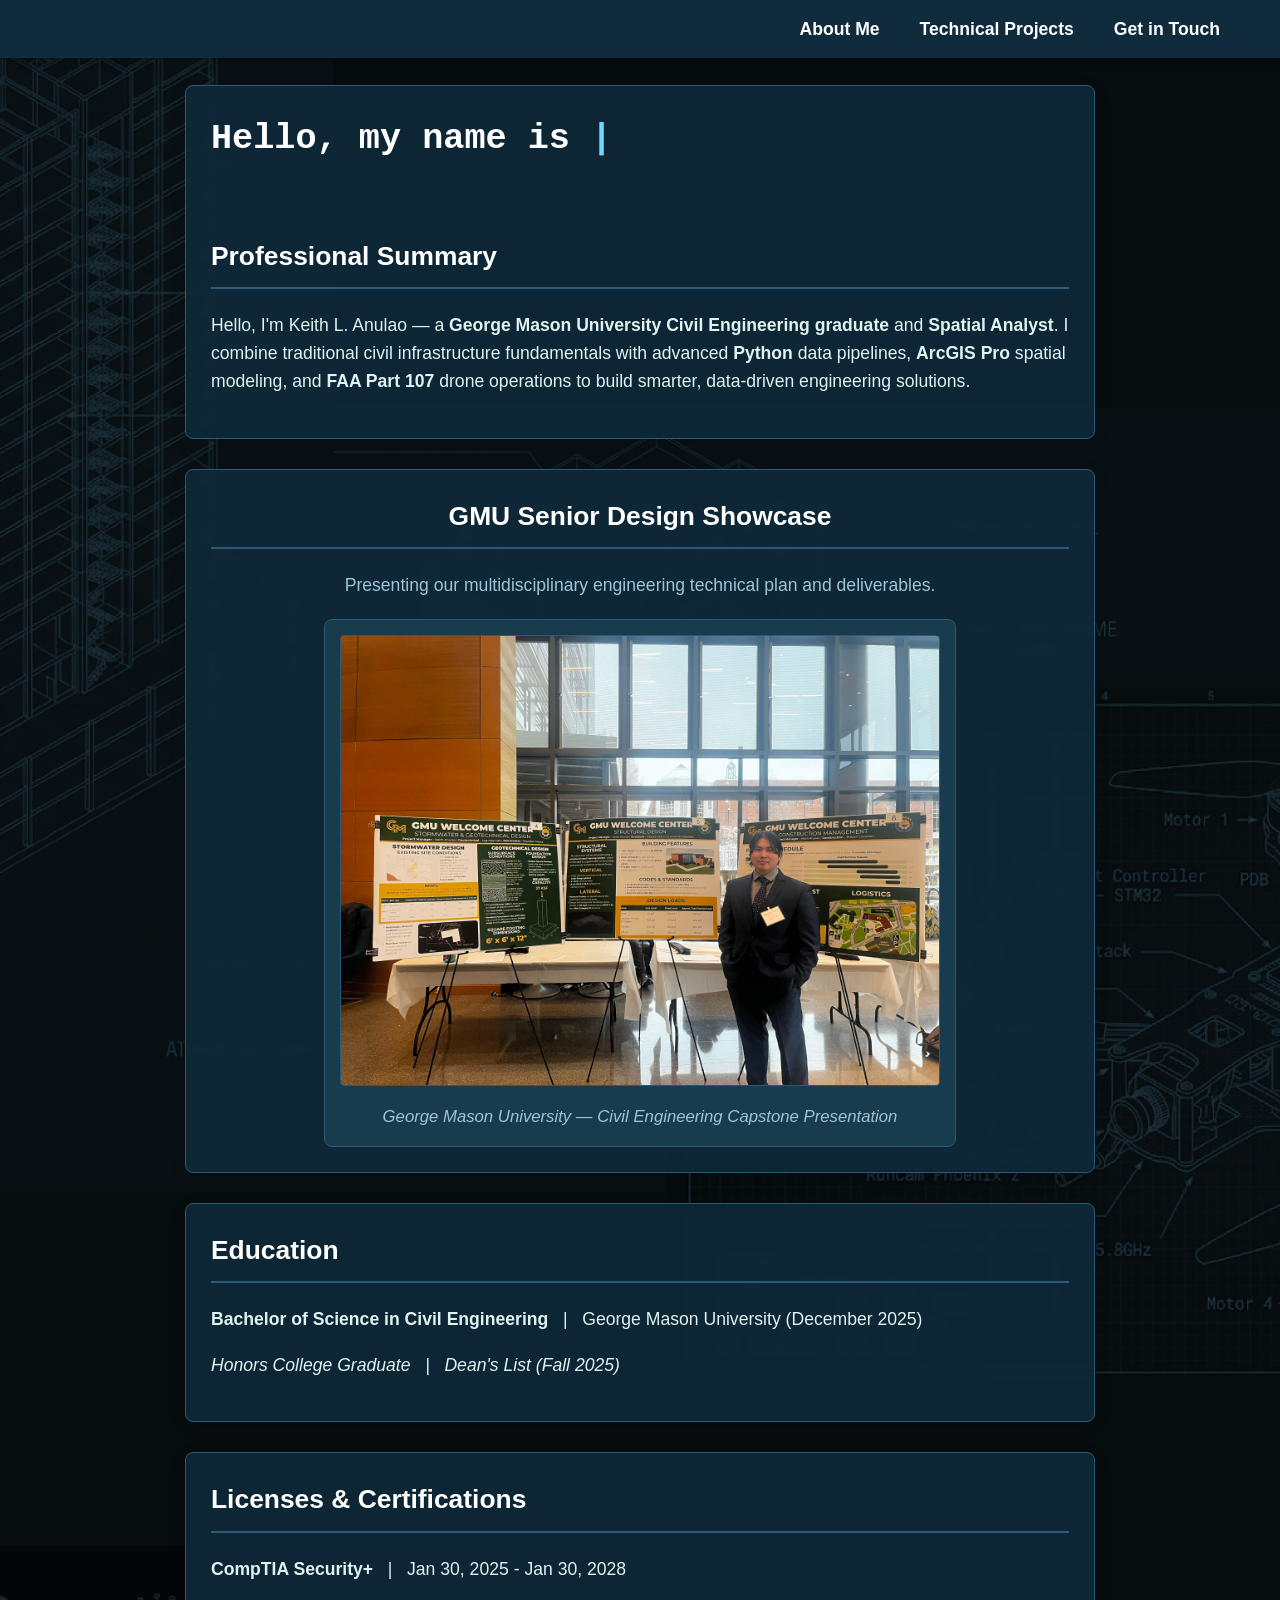
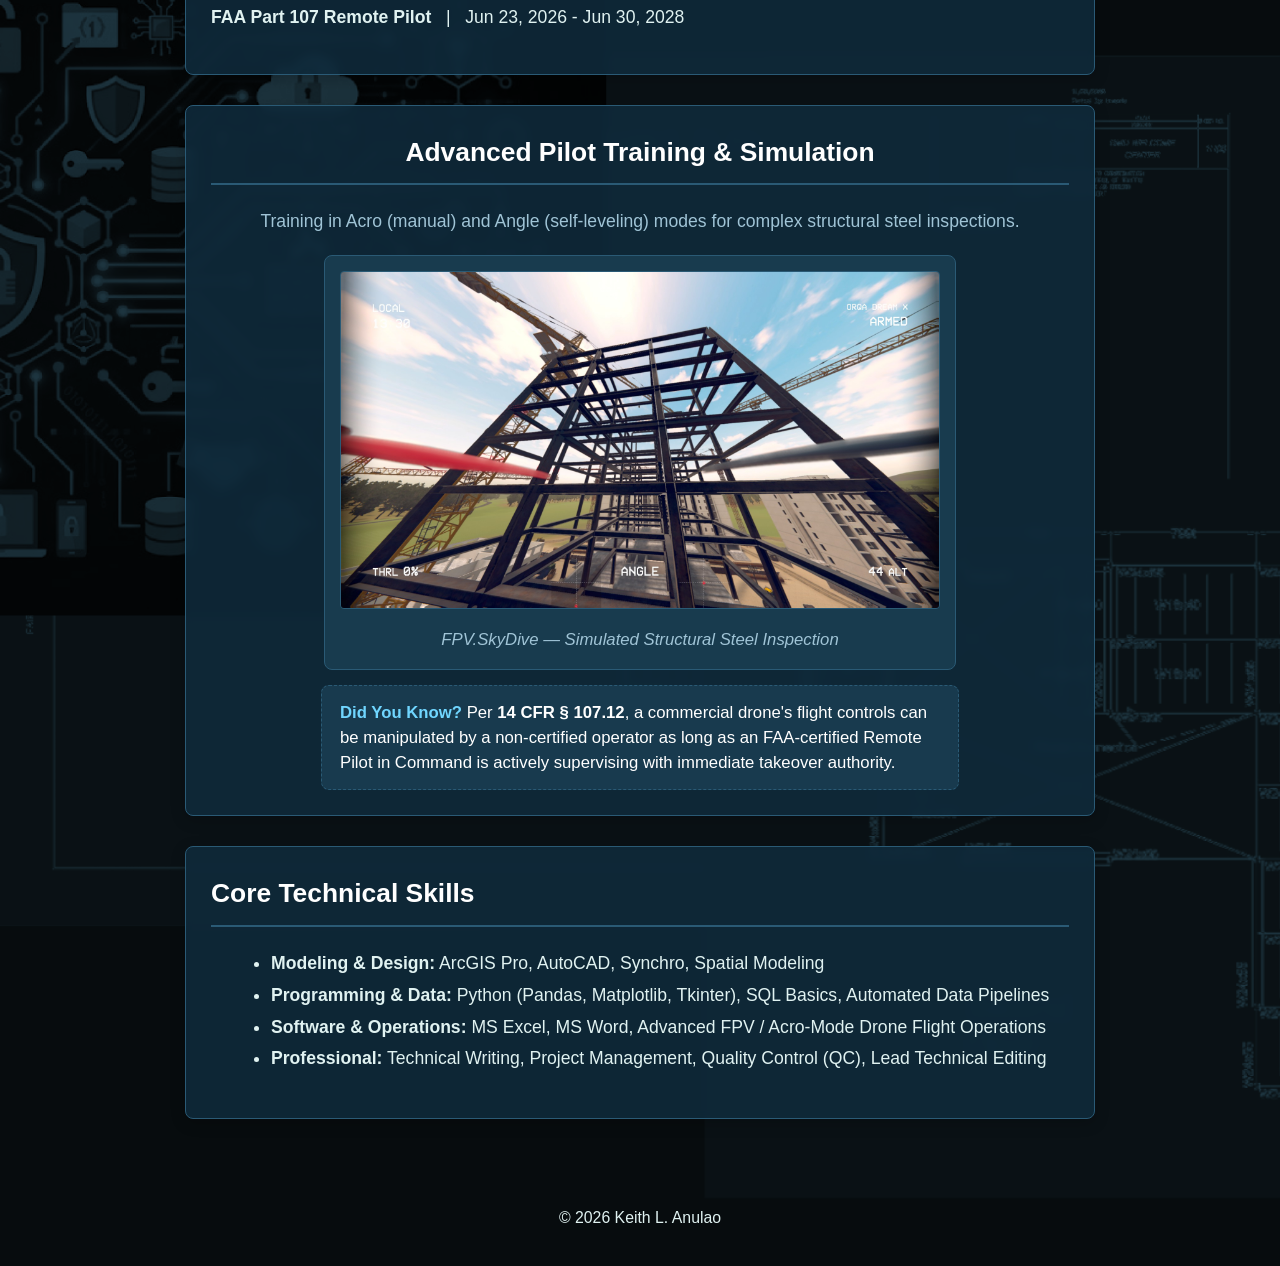
==== commit 8f36f310: "Add files via upload" ====
--- a/index.html
+++ b/index.html
@@ -3,7 +3,17 @@
 <head>
     <meta charset="UTF-8">
     <meta name="viewport" content="width=device-width, initial-scale=1.0">
+    <!-- Primary SEO Meta Tags -->
     <title>Keith L. Anulao - Civil Engineering & Spatial Analytics Portfolio</title>
+    <meta name="description" content="Professional portfolio of Keith L. Anulao, a George Mason University Civil Engineering graduate and Spatial Analyst specializing in ArcGIS Pro, Python automation, and GIS auditing.">
+    <meta name="keywords" content="Civil Engineering, Spatial Analyst, ArcGIS Pro, Python, GIS, Keith Anulao, George Mason University">
+
+    <!-- Open Graph / Social Sharing Meta Tags (LinkedIn, Twitter, etc.) -->
+    <meta property="og:type" content="website">
+    <meta property="og:url" content="https://yourusername.github.io/">
+    <meta property="og:title" content="Keith L. Anulao - Civil Engineering & Spatial Analytics Portfolio">
+    <meta property="og:description" content="Explore technical civil engineering projects, Python POS data pipelines, and spatial infrastructure audits.">
+    <meta property="og:image" content="https://yourusername.github.io/images/senior_design_showcase.jpg">
     <link rel="stylesheet" href="style.css"> 
     <style>
         /* --- Page Background Layers (Scrolling) --- */
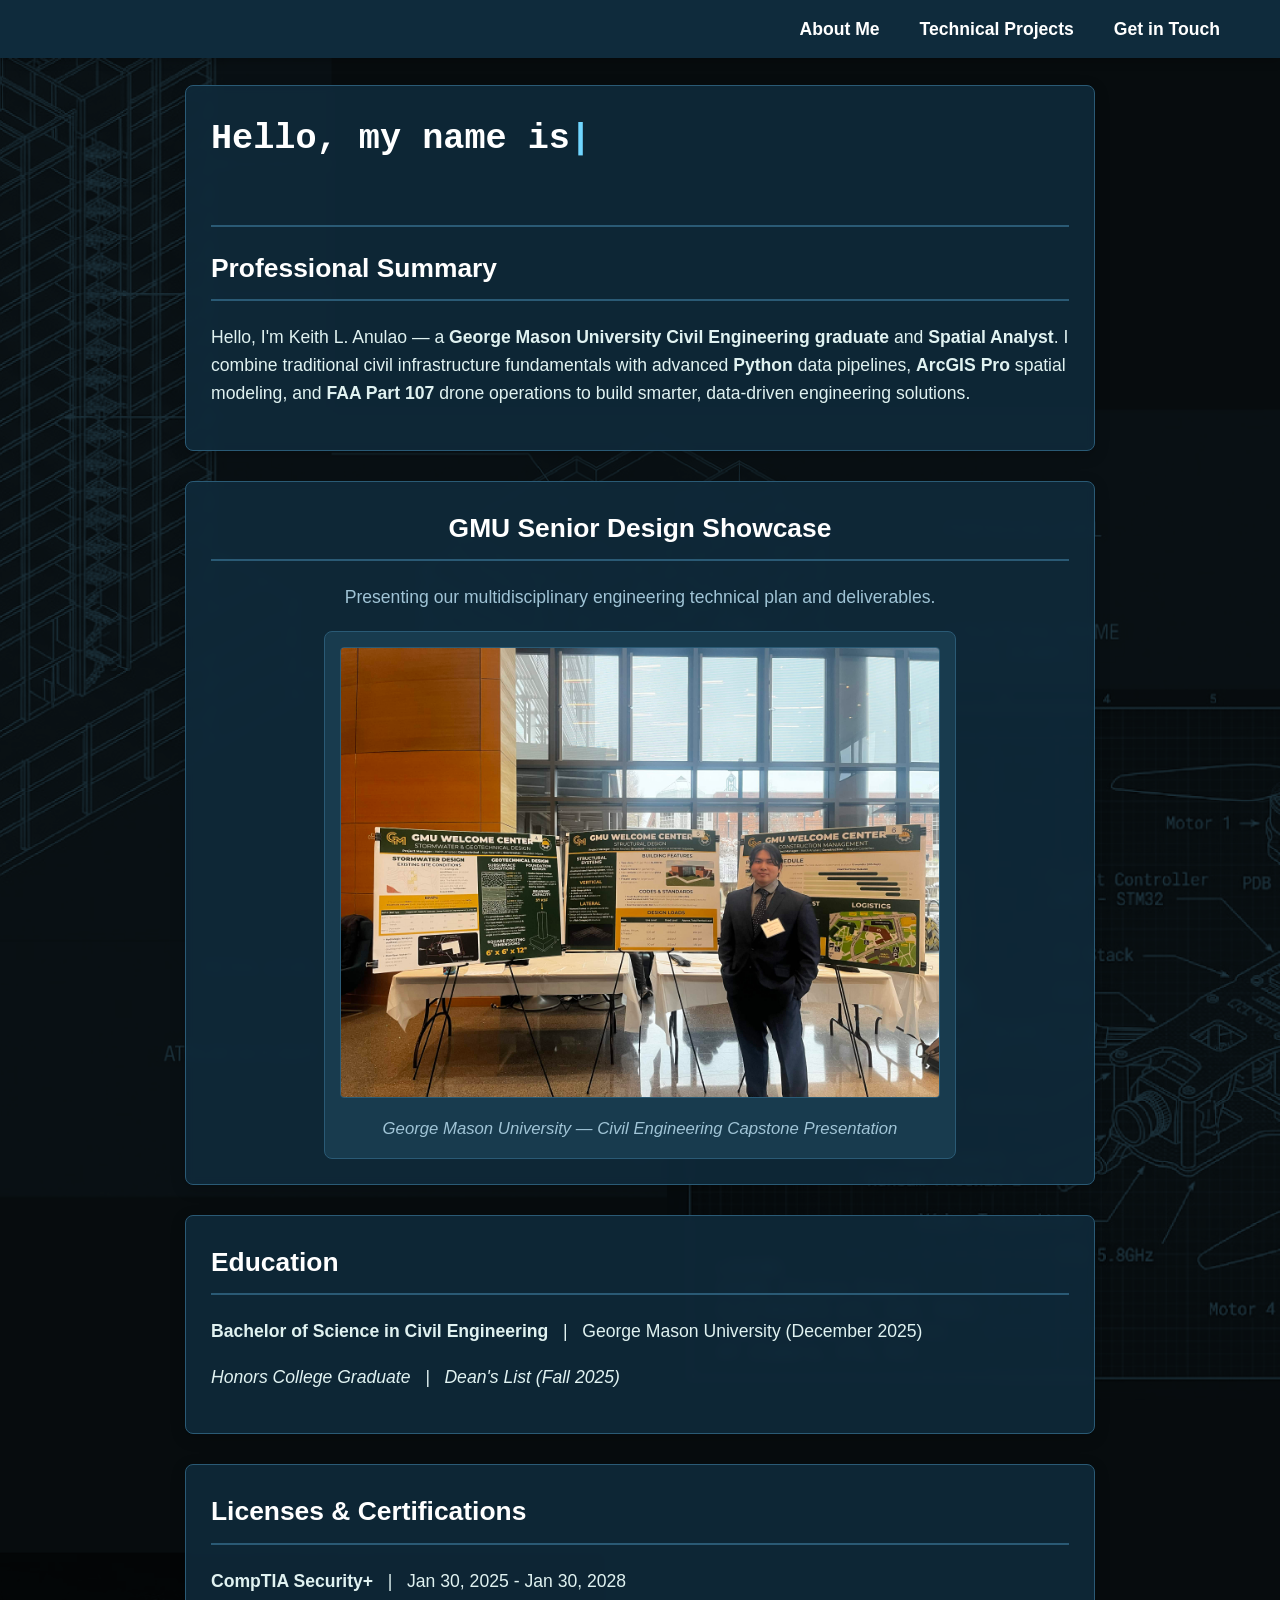
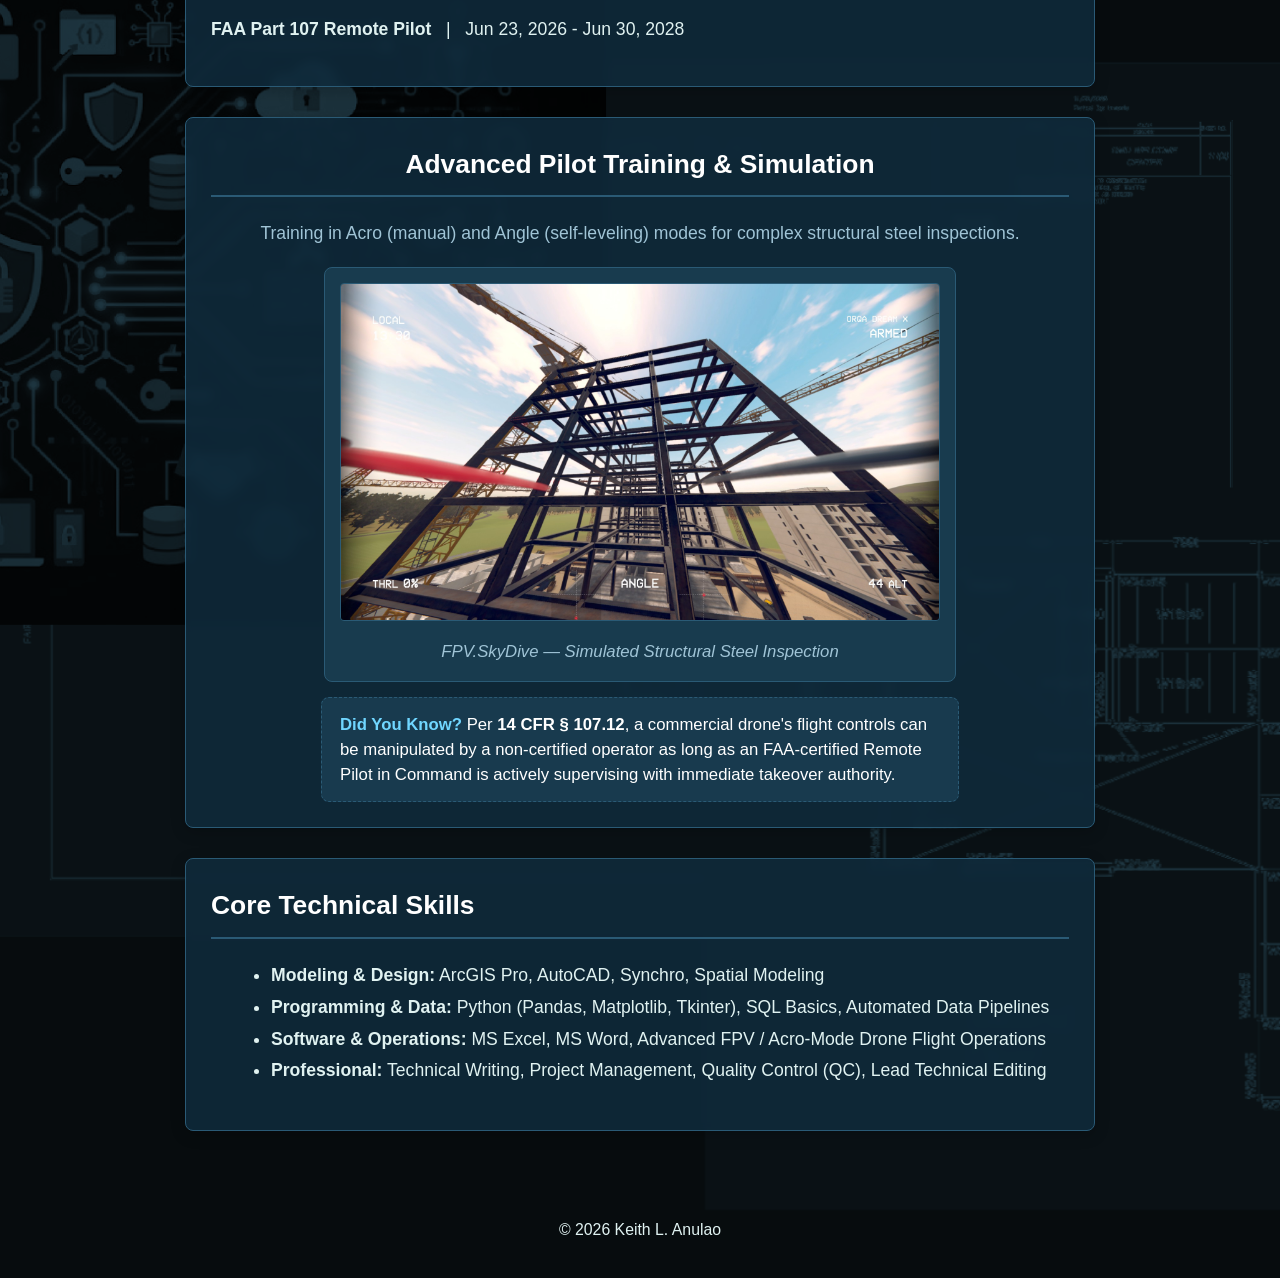
==== commit 3344b180: "Update index.html" ====
--- a/index.html
+++ b/index.html
@@ -5,7 +5,7 @@
     <meta name="viewport" content="width=device-width, initial-scale=1.0">
     <!-- Primary SEO Meta Tags -->
     <title>Keith L. Anulao - Civil Engineering & Spatial Analytics Portfolio</title>
-    <meta name="description" content="Professional portfolio of Keith L. Anulao, a George Mason University Civil Engineering graduate and Spatial Analyst specializing in ArcGIS Pro, Python automation, and GIS auditing.">
+    <meta name="description" content="Explore Keith L. Anulao's civil engineering portfolio featuring GIS spatial audits, ArcGIS Pro mapping, and automated Python data tools.">
     <meta name="keywords" content="Civil Engineering, Spatial Analyst, ArcGIS Pro, Python, GIS, Keith Anulao, George Mason University">
 
     <!-- Open Graph / Social Sharing Meta Tags (LinkedIn, Twitter, etc.) -->
@@ -175,7 +175,7 @@
 
     <main style="max-width: 950px; margin: 65px auto 0 auto; padding: 20px;">
         <section id="about">
-            <div id="typing-title"></div> 
+            <h1 id="typing-title"></h1> 
             
             <h2 style="color: #ffffff; margin-top: 0;">Professional Summary</h2>
             <p>Hello, I'm Keith L. Anulao — a <strong>George Mason University Civil Engineering graduate</strong> and <strong>Spatial Analyst</strong>. I combine traditional civil infrastructure fundamentals with advanced <strong>Python</strong> data pipelines, <strong>ArcGIS Pro</strong> spatial modeling, and <strong>FAA Part 107</strong> drone operations to build smarter, data-driven engineering solutions.</p>
@@ -303,4 +303,4 @@
         });
     </script>
 </body>
-</html>+</html>
